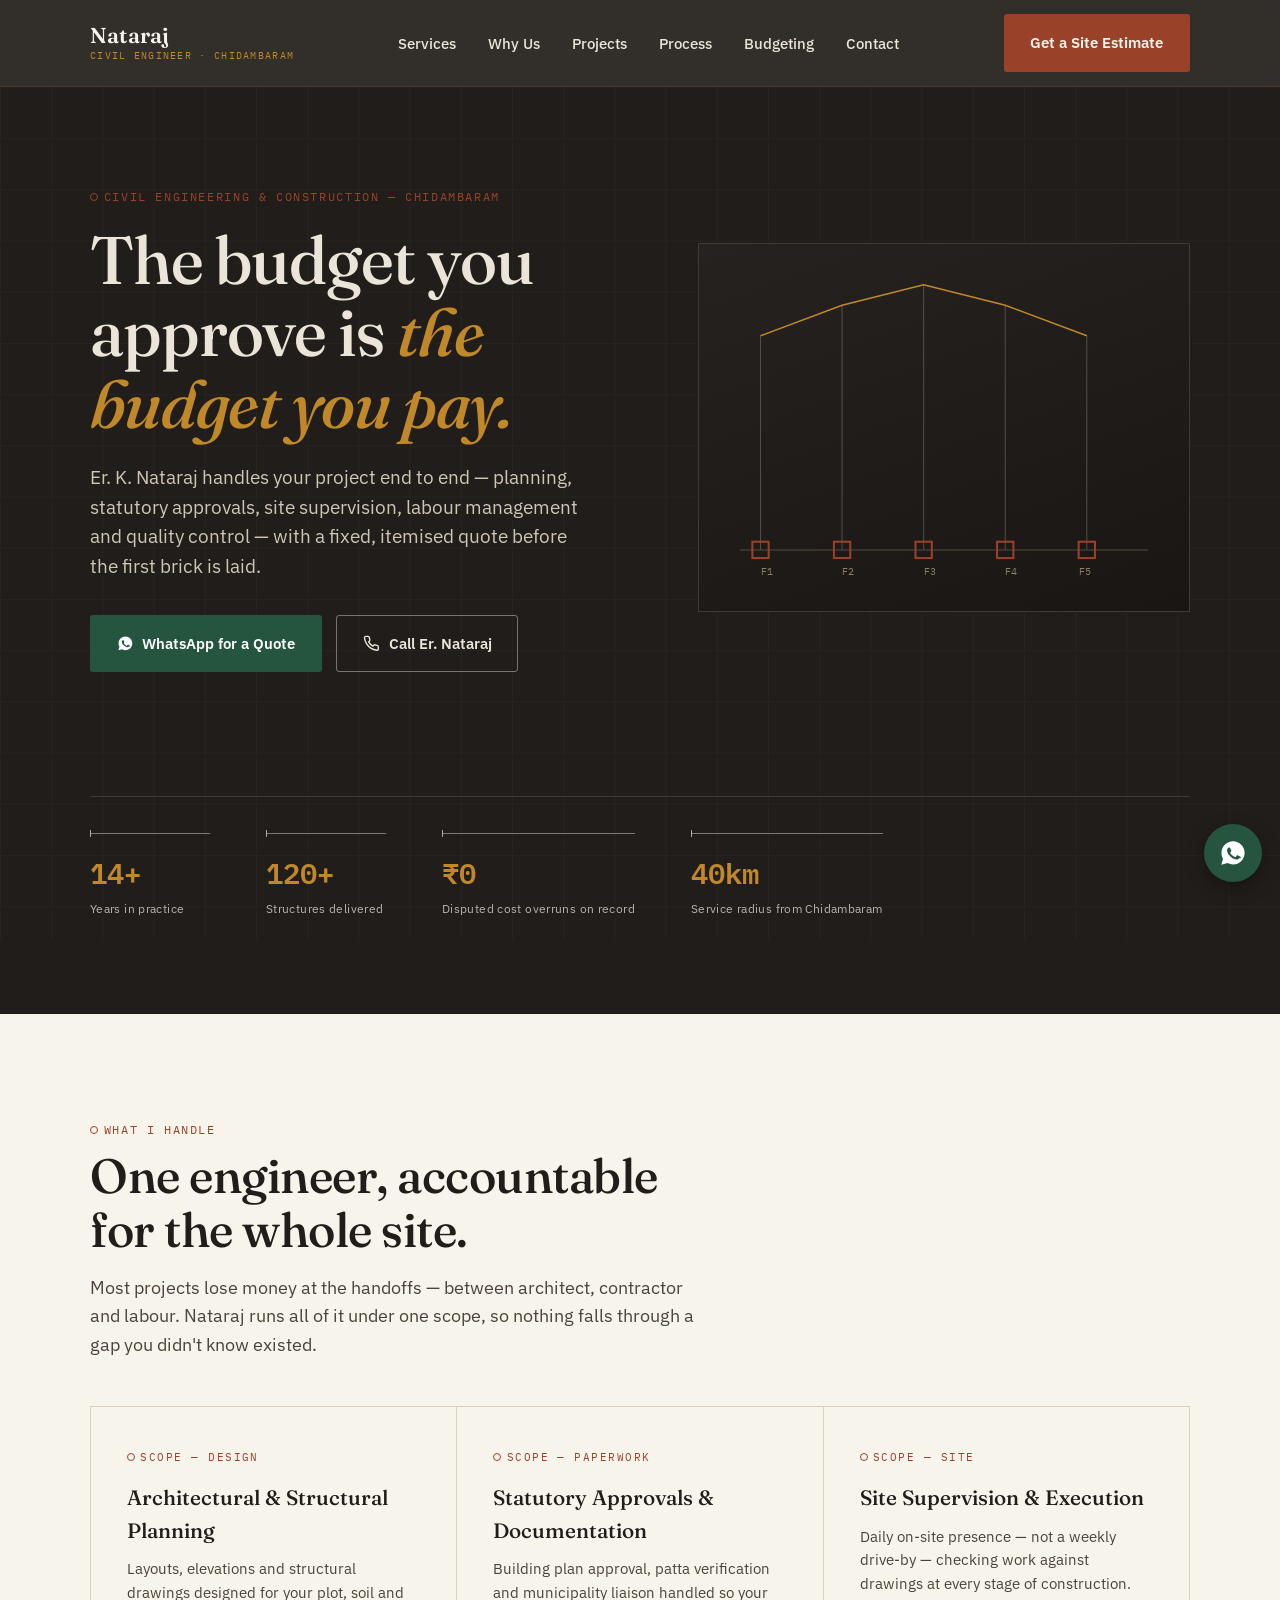
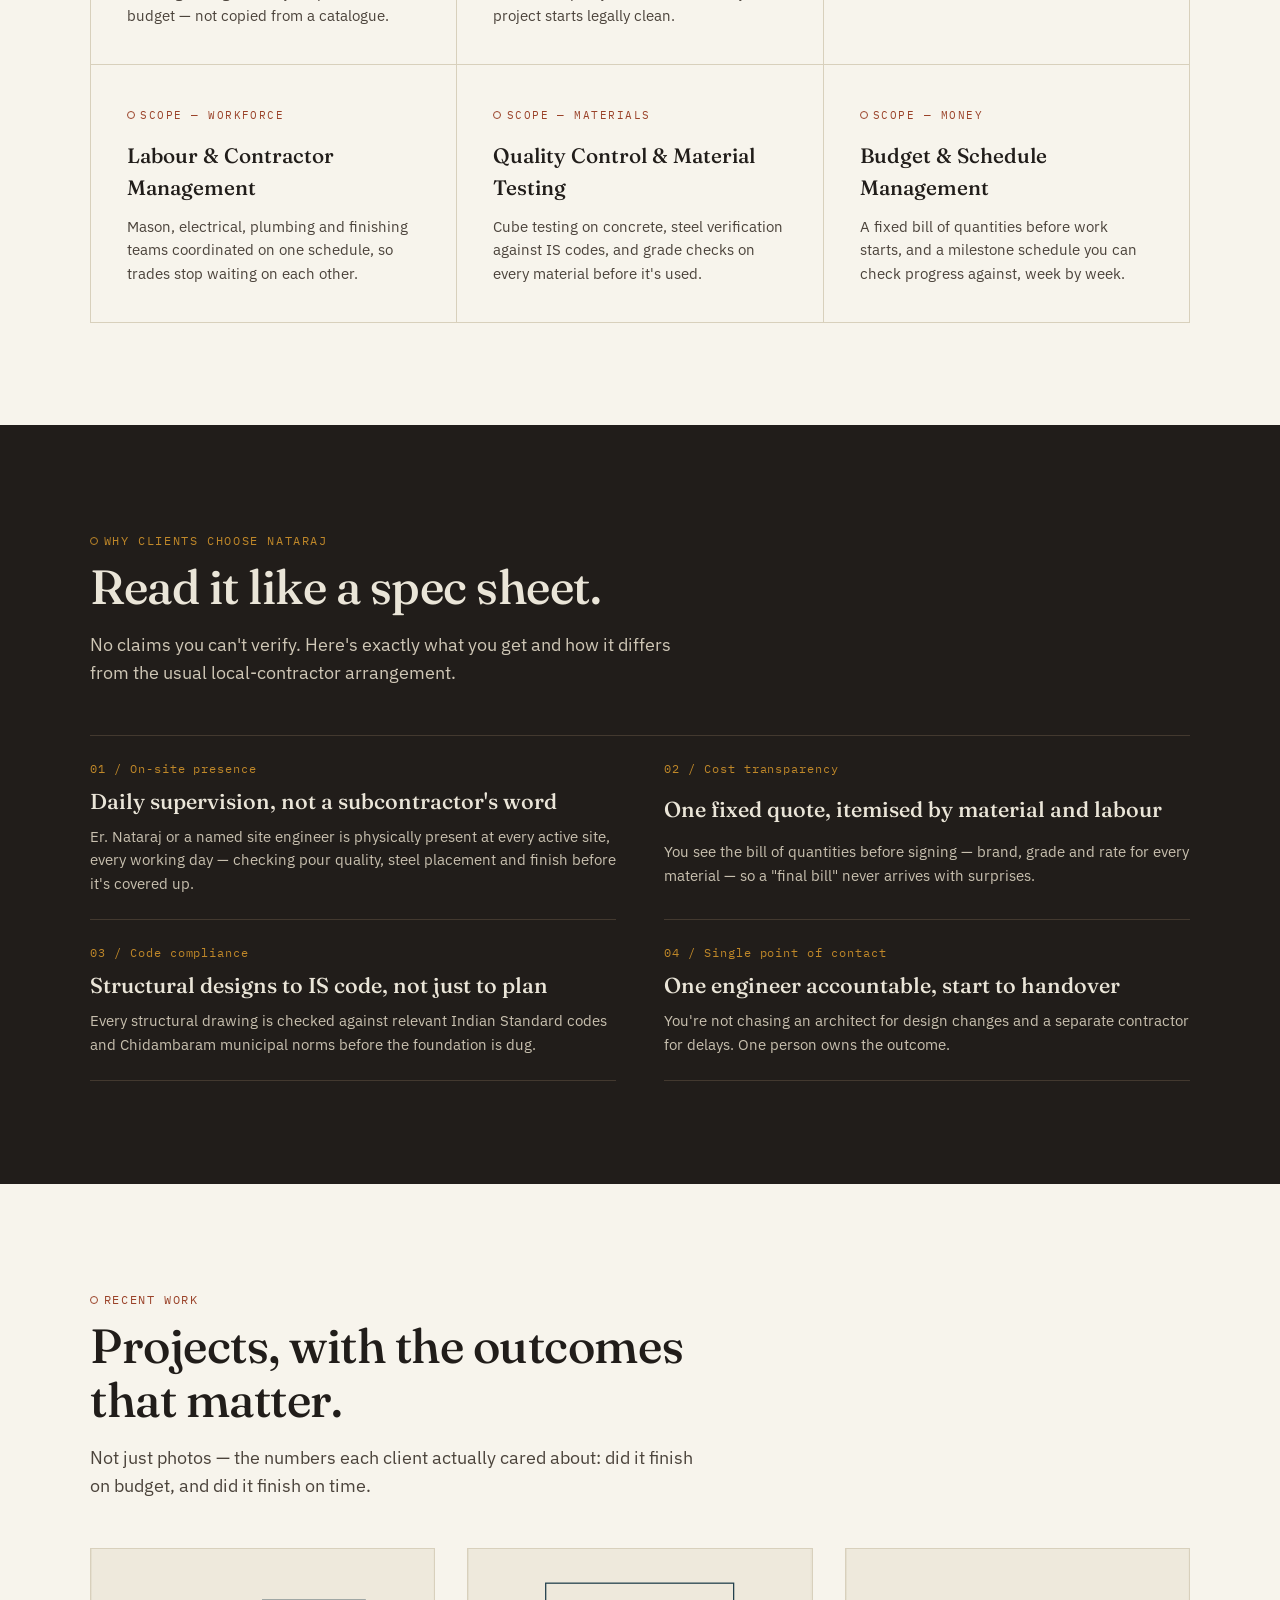
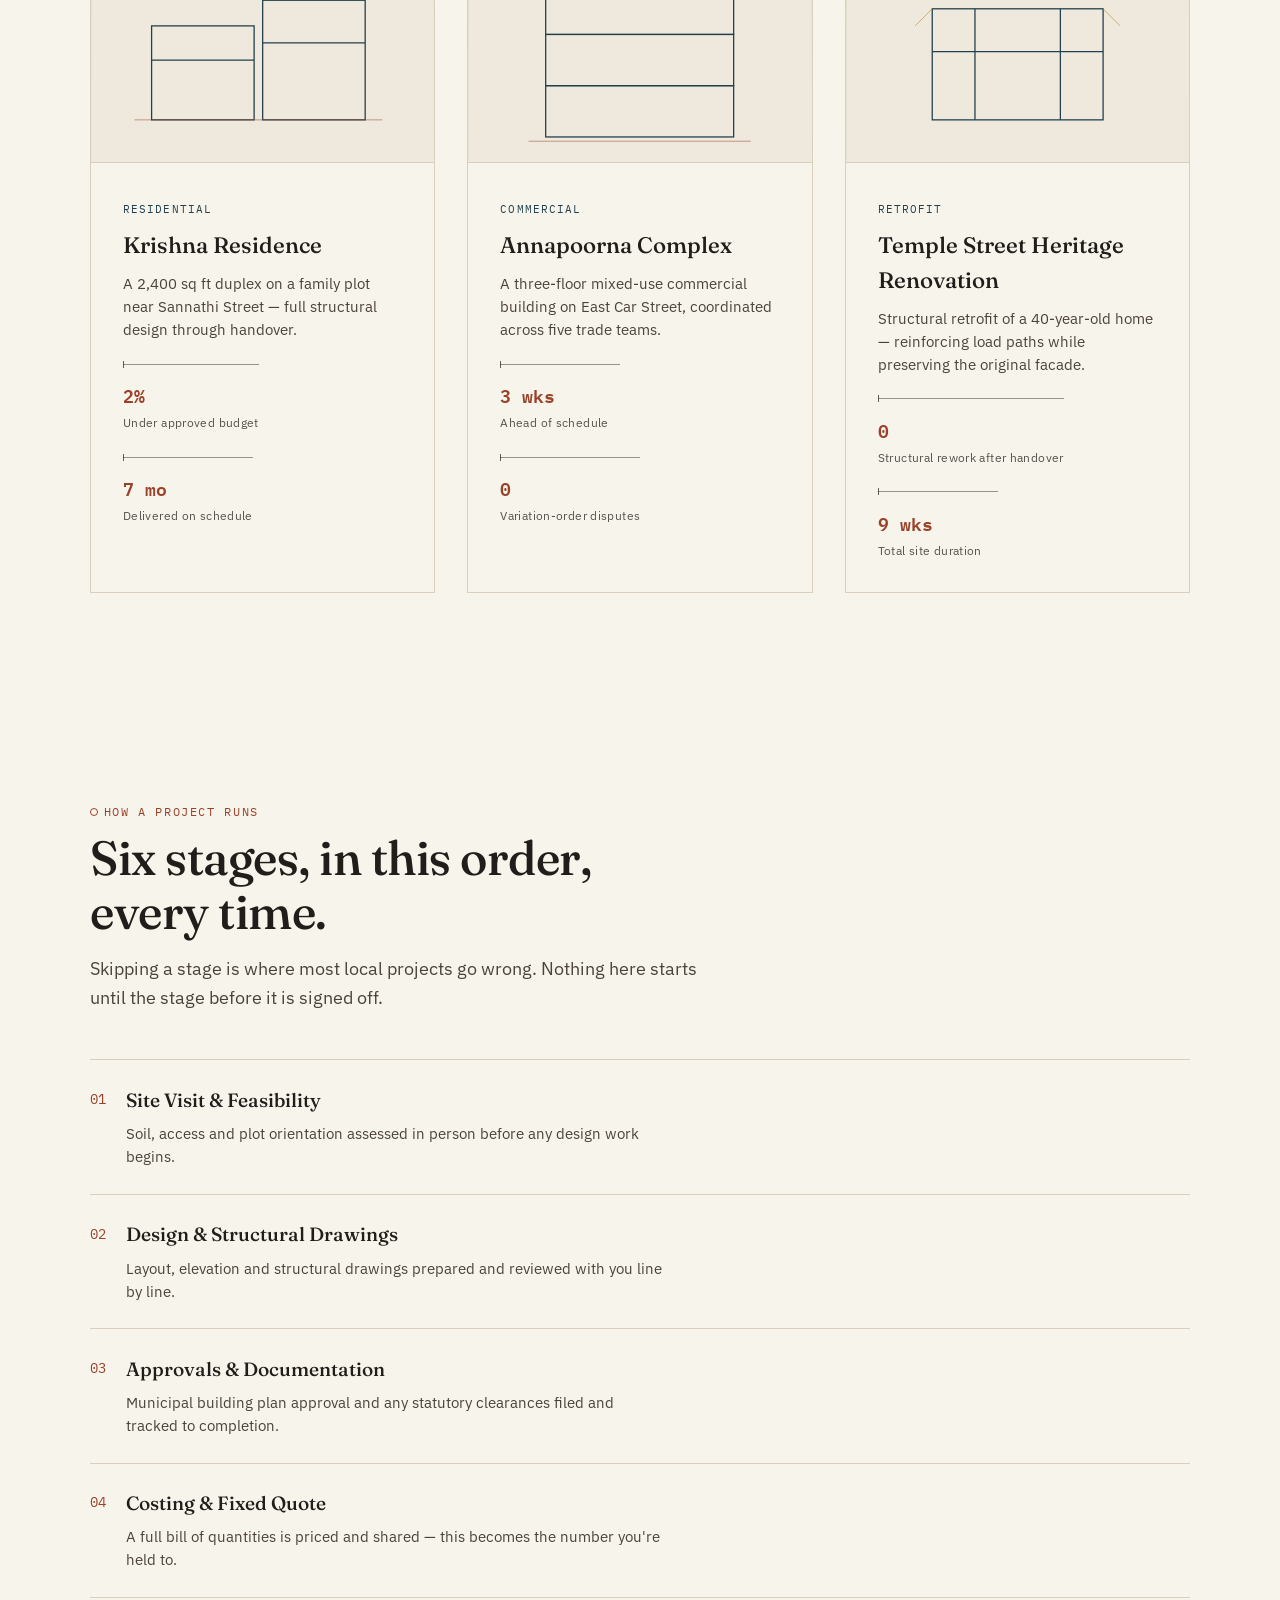
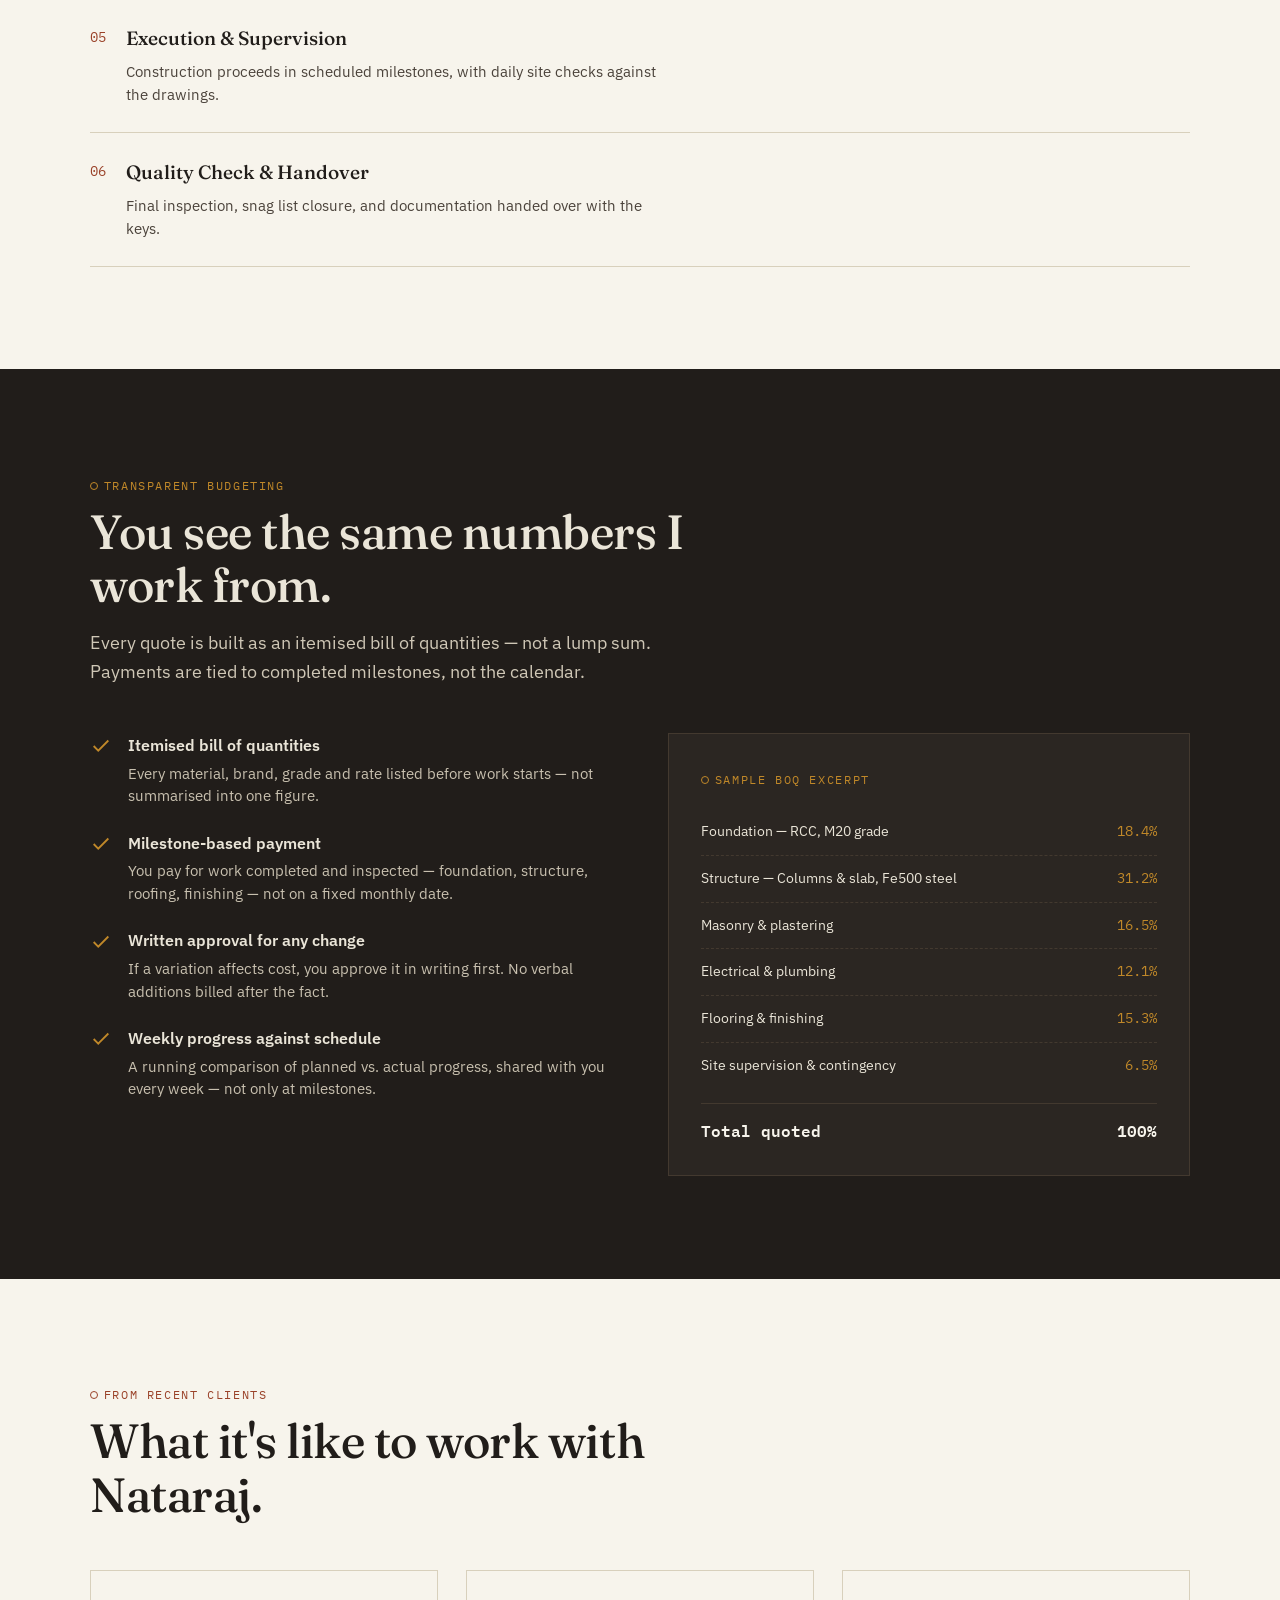
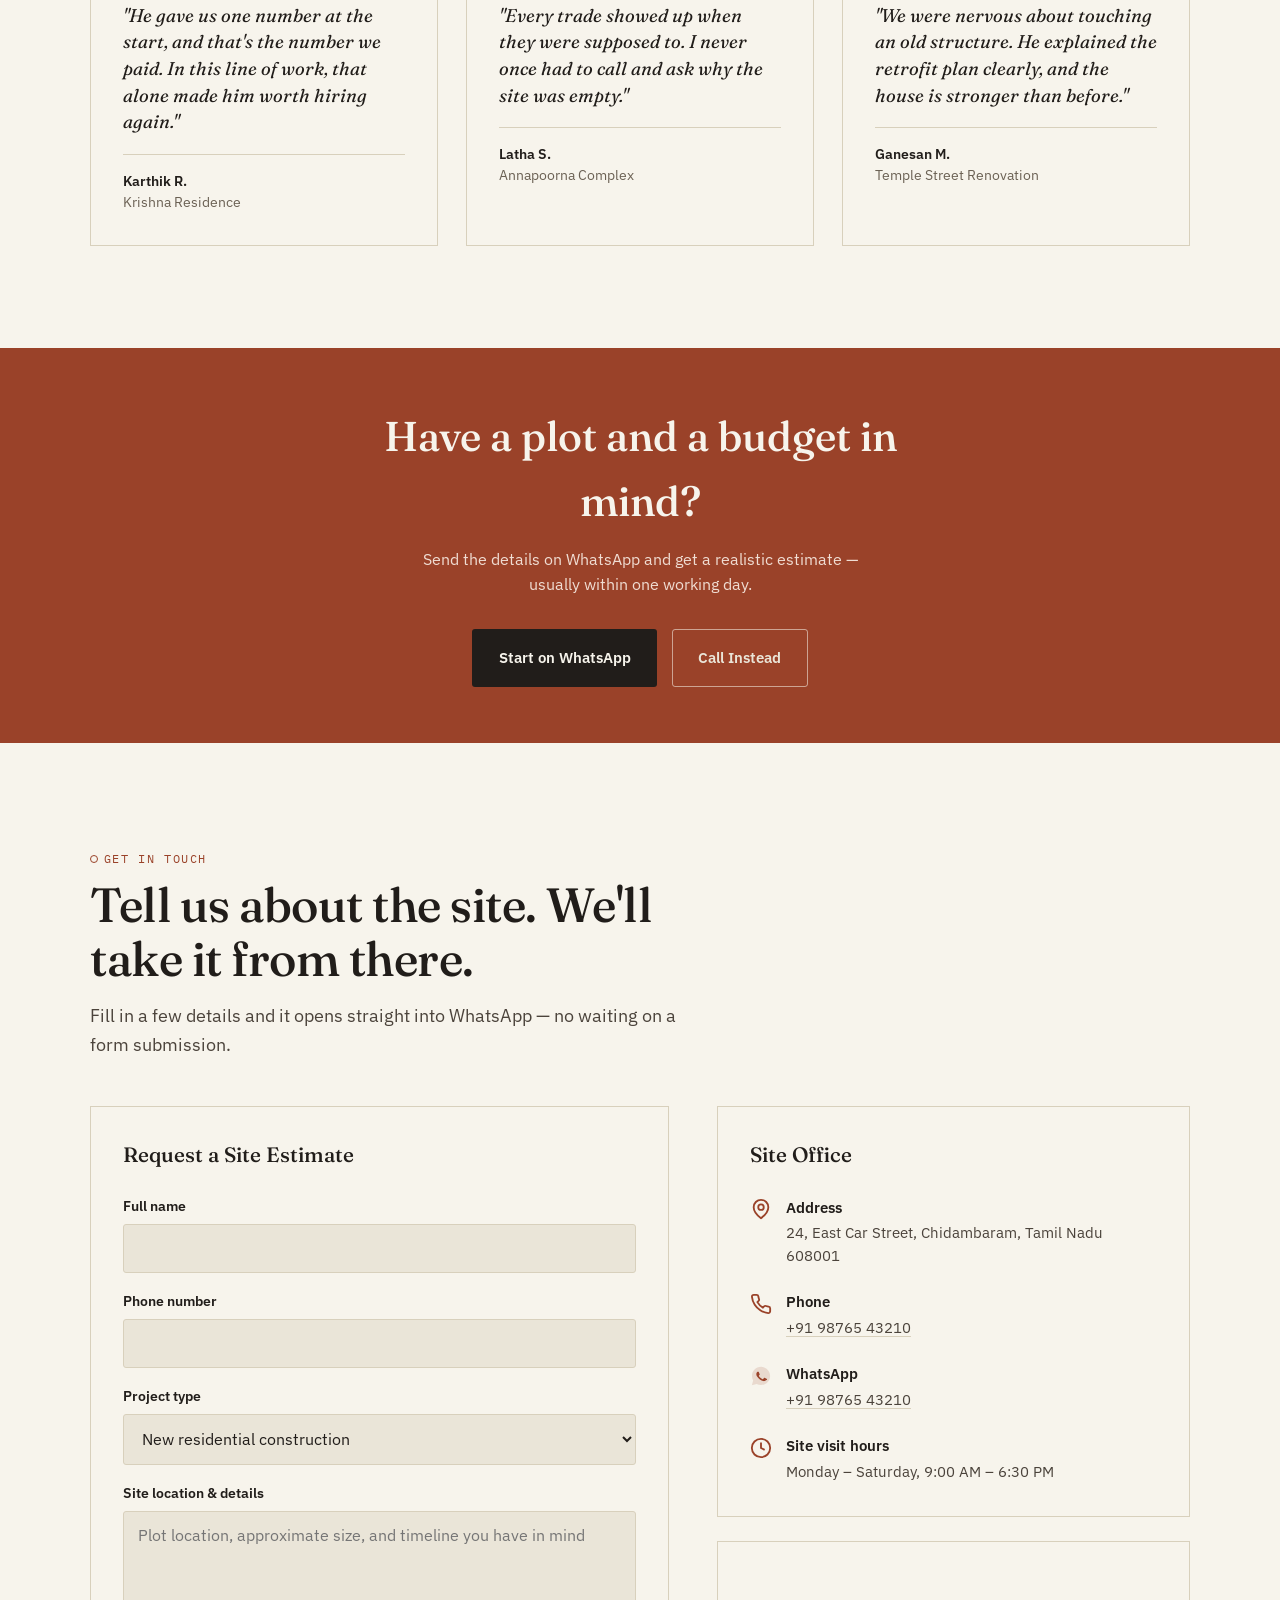
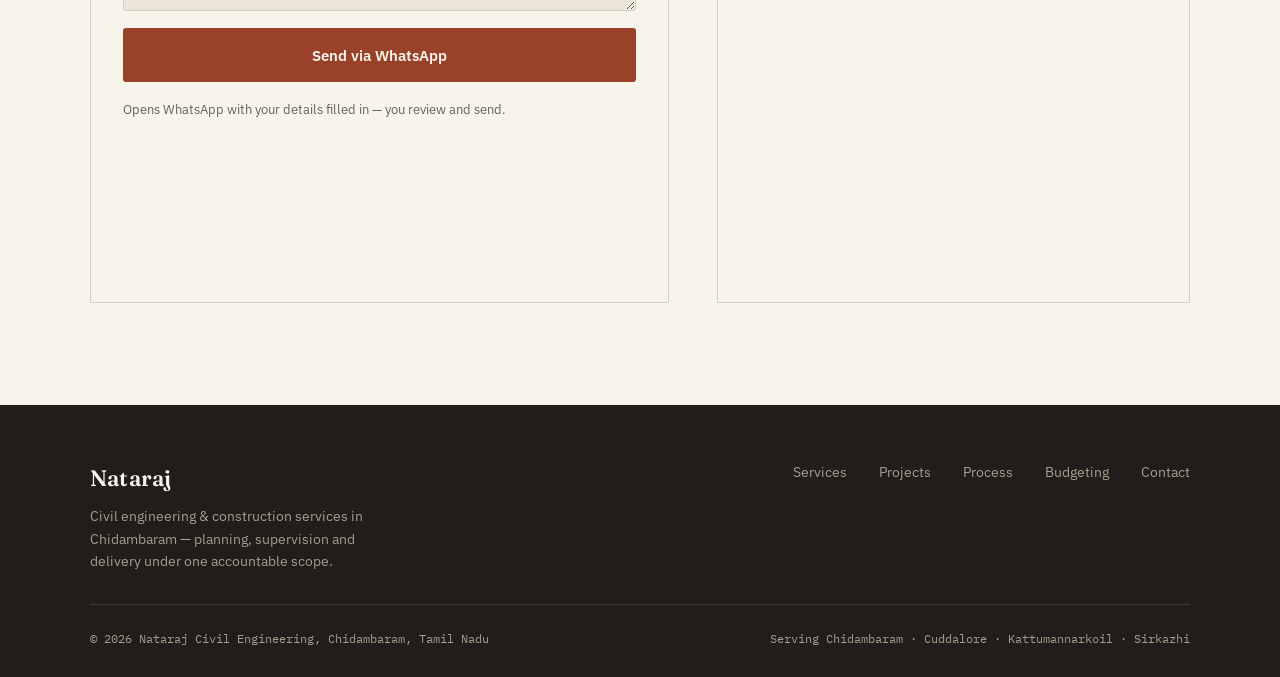
==== index.html @ a83559f6 "name change to index" ====
<!DOCTYPE html>
<html lang="en">
<head>
<meta charset="UTF-8">
<meta name="viewport" content="width=device-width, initial-scale=1.0">
<title>Civil Engineer in Chidambaram | Nataraj — Construction, Planning &amp; Site Supervision</title>
<meta name="description" content="Er. K. Nataraj is a civil engineer in Chidambaram handling end-to-end construction: planning, statutory approvals, site supervision, labour management, quality control and on-budget delivery. Serving Chidambaram, Cuddalore, Kattumannarkoil and Sirkazhi.">
<meta name="keywords" content="civil engineer Chidambaram, construction contractor Chidambaram, building contractor Cuddalore district, site supervision Chidambaram, house construction Chidambaram">
<meta name="robots" content="index, follow">
<link rel="canonical" href="https://www.Natarajcivil.in/">

<!-- Open Graph -->
<meta property="og:type" content="website">
<meta property="og:title" content="Nataraj — Civil Engineer, Chidambaram">
<meta property="og:description" content="End-to-end construction in Chidambaram: planning, supervision, quality control, delivered on budget and on time.">
<meta property="og:locale" content="en_IN">
<meta property="og:url" content="https://www.Natarajcivil.in/">

<!-- Preconnect for fonts -->
<link rel="preconnect" href="https://fonts.googleapis.com">
<link rel="preconnect" href="https://fonts.gstatic.com" crossorigin>
<link href="https://fonts.googleapis.com/css2?family=Fraunces:ital,opsz,wght@0,9..144,400;0,9..144,500;0,9..144,600;1,9..144,500&family=IBM+Plex+Sans:wght@400;500;600;700&family=IBM+Plex+Mono:wght@400;500;600&display=swap" rel="stylesheet">

<!-- Local Business Structured Data -->
<script type="application/ld+json">
{
  "@context": "https://schema.org",
  "@type": "GeneralContractor",
  "name": "Nataraj Civil Engineering",
  "alternateName": "Er. Nataraj, Civil Engineer",
  "description": "End-to-end civil engineering and construction services in Chidambaram: planning, statutory approvals, site supervision, labour management, quality control and budget-accountable delivery.",
  "telephone": "+91-98765-43210",
  "priceRange": "₹₹",
  "address": {
    "@type": "PostalAddress",
    "streetAddress": "24, East Car Street",
    "addressLocality": "Chidambaram",
    "addressRegion": "Tamil Nadu",
    "postalCode": "608001",
    "addressCountry": "IN"
  },
  "geo": {
    "@type": "GeoCoordinates",
    "latitude": 11.3990,
    "longitude": 79.6954
  },
  "areaServed": [
    {"@type": "City", "name": "Chidambaram"},
    {"@type": "City", "name": "Cuddalore"},
    {"@type": "City", "name": "Kattumannarkoil"},
    {"@type": "City", "name": "Sirkazhi"},
    {"@type": "City", "name": "Bhuvanagiri"}
  ],
  "openingHoursSpecification": [{
    "@type": "OpeningHoursSpecification",
    "dayOfWeek": ["Monday","Tuesday","Wednesday","Thursday","Friday","Saturday"],
    "opens": "09:00",
    "closes": "18:30"
  }],
  "sameAs": []
}
</script>

<link rel="stylesheet" href="styles.css">
</head>
<body>

<a href="#main" class="visually-hidden">Skip to main content</a>

<!-- ============ HEADER ============ -->
<header class="site-header">
  <div class="container">
    <a href="#top" class="brand">
      <span class="brand-mark">Nataraj</span>
      <span class="brand-sub">Civil Engineer · Chidambaram</span>
    </a>

    <nav class="nav-desktop" aria-label="Primary">
      <ul>
        <li><a href="#services">Services</a></li>
        <li><a href="#why">Why Us</a></li>
        <li><a href="#projects">Projects</a></li>
        <li><a href="#process">Process</a></li>
        <li><a href="#budgeting">Budgeting</a></li>
        <li><a href="#contact">Contact</a></li>
      </ul>
    </nav>

    <a class="btn btn-primary header-cta" href="https://wa.me/919952661157?text=Hello%2C%20I%27d%20like%20a%20site%20estimate.">
      Get a Site Estimate
    </a>

    <button class="nav-toggle" aria-expanded="false" aria-controls="mobile-nav" id="navToggle">
      <svg id="navIconOpen" viewBox="0 0 24 24" fill="none" stroke="currentColor" stroke-width="2"><path d="M4 7h16M4 12h16M4 17h16"/></svg>
      <svg id="navIconClose" viewBox="0 0 24 24" fill="none" stroke="currentColor" stroke-width="2" style="display:none"><path d="M6 6l12 12M18 6L6 18"/></svg>
      <span class="visually-hidden">Menu</span>
    </button>
  </div>

  <nav class="mobile-nav" id="mobile-nav" aria-label="Mobile">
    <a href="#services">Services</a>
    <a href="#why">Why Us</a>
    <a href="#projects">Projects</a>
    <a href="#process">Process</a>
    <a href="#budgeting">Budgeting</a>
    <a href="#contact">Contact</a>
    <a class="btn btn-primary" href="https://wa.me/919952661157?text=Hello%2C%20I%27d%20like%20a%20site%20estimate.">Get a Site Estimate</a>
  </nav>
</header>

<main id="main">

  <!-- ============ HERO ============ -->
  <section class="hero" id="top">
    <svg class="hero-grid-bg" viewBox="0 0 1200 800" preserveAspectRatio="none" aria-hidden="true">
      <defs>
        <pattern id="grid" width="48" height="48" patternUnits="userSpaceOnUse">
          <path d="M48 0H0V48" fill="none" stroke="#3a332c" stroke-width="1"/>
        </pattern>
      </defs>
      <rect width="1200" height="800" fill="url(#grid)"/>
    </svg>

    <div class="container">
      <div class="hero-copy">
        <span class="eyebrow">Civil Engineering &amp; Construction — Chidambaram</span>
        <h1>The budget you approve is <em>the budget you pay.</em></h1>
        <p class="hero-sub">Er. K. Nataraj handles your project end to end — planning, statutory approvals, site supervision, labour management and quality control — with a fixed, itemised quote before the first brick is laid.</p>
        <div class="hero-actions">
          <a class="btn btn-wa" href="https://wa.me/919952661157?text=Hello%2C%20I%27d%20like%20a%20site%20estimate." target="_blank" rel="noopener">
            <svg viewBox="0 0 24 24" fill="currentColor" aria-hidden="true"><path d="M12.04 2C6.58 2 2.13 6.45 2.13 11.91c0 1.75.46 3.46 1.32 4.96L2 22l5.28-1.39a9.9 9.9 0 0 0 4.76 1.21h.01c5.46 0 9.9-4.45 9.9-9.91C21.95 6.45 17.5 2 12.04 2Zm5.8 14.14c-.24.68-1.4 1.33-1.93 1.4-.5.07-1.06.1-1.7-.11-.4-.13-.9-.29-1.55-.57-2.73-1.18-4.5-3.92-4.64-4.1-.14-.19-1.1-1.47-1.1-2.8 0-1.33.7-1.98.95-2.25.24-.27.53-.34.7-.34.18 0 .35 0 .5.01.16.01.38-.06.6.45.24.56.8 1.94.87 2.08.07.14.12.3.02.49-.1.19-.15.3-.29.46-.15.16-.31.36-.44.48-.15.14-.3.3-.13.6.17.3.75 1.24 1.62 2.01 1.12 1 2.06 1.31 2.36 1.46.3.15.48.13.65-.08.18-.21.76-.89.96-1.2.2-.3.4-.25.68-.15.27.1 1.73.82 2.03.97.3.15.5.22.57.35.07.13.07.75-.17 1.43Z"/></svg>
            WhatsApp for a Quote
          </a>
          <a class="btn btn-ghost-light" href="tel:+919952661157">
            <svg viewBox="0 0 24 24" fill="none" stroke="currentColor" stroke-width="2"><path d="M22 16.92v3a2 2 0 0 1-2.18 2 19.79 19.79 0 0 1-8.63-3.07 19.5 19.5 0 0 1-6-6 19.79 19.79 0 0 1-3.07-8.67A2 2 0 0 1 4.11 2h3a2 2 0 0 1 2 1.72c.127.96.361 1.903.7 2.81a2 2 0 0 1-.45 2.11L8.09 9.91a16 16 0 0 0 6 6l1.27-1.27a2 2 0 0 1 2.11-.45c.907.339 1.85.573 2.81.7A2 2 0 0 1 22 16.92Z"/></svg>
            Call Er. Nataraj
          </a>
        </div>
      </div>

      <div class="hero-visual" role="img" aria-label="Line illustration of a building elevation drawing with structural columns and a foundation grid">
        <svg viewBox="0 0 480 360" width="100%" height="100%" aria-hidden="true">
          <rect x="0" y="0" width="480" height="360" fill="none"/>
          <g stroke="#8a7f6c" stroke-width="1" opacity="0.5">
            <line x1="40" y1="300" x2="440" y2="300"/>
            <line x1="60" y1="300" x2="60" y2="90"/>
            <line x1="140" y1="300" x2="140" y2="60"/>
            <line x1="220" y1="300" x2="220" y2="40"/>
            <line x1="300" y1="300" x2="300" y2="60"/>
            <line x1="380" y1="300" x2="380" y2="90"/>
          </g>
          <g stroke="#C08829" stroke-width="1.5" fill="none">
            <polyline points="60,90 140,60 220,40 300,60 380,90"/>
          </g>
          <g stroke="#9A4229" stroke-width="2" fill="none">
            <rect x="52" y="292" width="16" height="16"/>
            <rect x="132" y="292" width="16" height="16"/>
            <rect x="212" y="292" width="16" height="16"/>
            <rect x="292" y="292" width="16" height="16"/>
            <rect x="372" y="292" width="16" height="16"/>
          </g>
          <text x="60" y="325" fill="#8a7f6c" font-family="IBM Plex Mono, monospace" font-size="10">F1</text>
          <text x="140" y="325" fill="#8a7f6c" font-family="IBM Plex Mono, monospace" font-size="10">F2</text>
          <text x="220" y="325" fill="#8a7f6c" font-family="IBM Plex Mono, monospace" font-size="10">F3</text>
          <text x="300" y="325" fill="#8a7f6c" font-family="IBM Plex Mono, monospace" font-size="10">F4</text>
          <text x="372" y="325" fill="#8a7f6c" font-family="IBM Plex Mono, monospace" font-size="10">F5</text>
        </svg>
      </div>

      <div class="hero-dims">
        <div class="dim-strip">
          <div class="dim">
            <span class="dim-value">14+</span>
            <span class="dim-label">Years in practice</span>
          </div>
          <div class="dim">
            <span class="dim-value">120+</span>
            <span class="dim-label">Structures delivered</span>
          </div>
          <div class="dim">
            <span class="dim-value">₹0</span>
            <span class="dim-label">Disputed cost overruns on record</span>
          </div>
          <div class="dim">
            <span class="dim-value">40km</span>
            <span class="dim-label">Service radius from Chidambaram</span>
          </div>
        </div>
      </div>
    </div>
  </section>

  <!-- ============ SERVICES ============ -->
  <section id="services">
    <div class="container">
      <span class="eyebrow">What I handle</span>
      <h2 class="section-title">One engineer, accountable for the whole site.</h2>
      <p class="section-lead">Most projects lose money at the handoffs — between architect, contractor and labour. Nataraj runs all of it under one scope, so nothing falls through a gap you didn't know existed.</p>

      <div class="services-grid reveal">
        <article class="service-card">
          <span class="eyebrow">Scope — Design</span>
          <h3>Architectural &amp; Structural Planning</h3>
          <p>Layouts, elevations and structural drawings designed for your plot, soil and budget — not copied from a catalogue.</p>
        </article>
        <article class="service-card">
          <span class="eyebrow">Scope — Paperwork</span>
          <h3>Statutory Approvals &amp; Documentation</h3>
          <p>Building plan approval, patta verification and municipality liaison handled so your project starts legally clean.</p>
        </article>
        <article class="service-card">
          <span class="eyebrow">Scope — Site</span>
          <h3>Site Supervision &amp; Execution</h3>
          <p>Daily on-site presence — not a weekly drive-by — checking work against drawings at every stage of construction.</p>
        </article>
        <article class="service-card">
          <span class="eyebrow">Scope — Workforce</span>
          <h3>Labour &amp; Contractor Management</h3>
          <p>Mason, electrical, plumbing and finishing teams coordinated on one schedule, so trades stop waiting on each other.</p>
        </article>
        <article class="service-card">
          <span class="eyebrow">Scope — Materials</span>
          <h3>Quality Control &amp; Material Testing</h3>
          <p>Cube testing on concrete, steel verification against IS codes, and grade checks on every material before it's used.</p>
        </article>
        <article class="service-card">
          <span class="eyebrow">Scope — Money</span>
          <h3>Budget &amp; Schedule Management</h3>
          <p>A fixed bill of quantities before work starts, and a milestone schedule you can check progress against, week by week.</p>
        </article>
      </div>
    </div>
  </section>

  <!-- ============ WHY CHOOSE US ============ -->
  <section id="why" class="on-dark">
    <div class="container">
      <span class="eyebrow">Why clients choose Nataraj</span>
      <h2 class="section-title">Read it like a spec sheet.</h2>
      <p class="section-lead">No claims you can't verify. Here's exactly what you get and how it differs from the usual local-contractor arrangement.</p>

      <div class="spec-sheet reveal">
        <div class="spec-row">
          <span class="spec-index">01 / On-site presence</span>
          <h3>Daily supervision, not a subcontractor's word</h3>
          <p>Er. Nataraj or a named site engineer is physically present at every active site, every working day — checking pour quality, steel placement and finish before it's covered up.</p>
        </div>
        <div class="spec-row">
          <span class="spec-index">02 / Cost transparency</span>
          <h3>One fixed quote, itemised by material and labour</h3>
          <p>You see the bill of quantities before signing — brand, grade and rate for every material — so a "final bill" never arrives with surprises.</p>
        </div>
        <div class="spec-row">
          <span class="spec-index">03 / Code compliance</span>
          <h3>Structural designs to IS code, not just to plan</h3>
          <p>Every structural drawing is checked against relevant Indian Standard codes and Chidambaram municipal norms before the foundation is dug.</p>
        </div>
        <div class="spec-row">
          <span class="spec-index">04 / Single point of contact</span>
          <h3>One engineer accountable, start to handover</h3>
          <p>You're not chasing an architect for design changes and a separate contractor for delays. One person owns the outcome.</p>
        </div>
      </div>
    </div>
  </section>

  <!-- ============ FEATURED PROJECTS ============ -->
  <section id="projects">
    <div class="container">
      <span class="eyebrow">Recent work</span>
      <h2 class="section-title">Projects, with the outcomes that matter.</h2>
      <p class="section-lead">Not just photos — the numbers each client actually cared about: did it finish on budget, and did it finish on time.</p>

      <div class="projects-grid reveal">

        <article class="project-card">
          <div class="project-visual">
            <svg viewBox="0 0 400 250" width="100%" height="100%" aria-hidden="true">
              <rect width="400" height="250" fill="#eee9dc"/>
              <g stroke="#22404D" stroke-width="1.5" fill="none">
                <rect x="70" y="90" width="120" height="110"/>
                <rect x="200" y="60" width="120" height="140"/>
                <line x1="70" y1="130" x2="190" y2="130"/>
                <line x1="200" y1="110" x2="320" y2="110"/>
              </g>
              <g stroke="#9A4229" stroke-width="1" opacity="0.6">
                <line x1="50" y1="200" x2="340" y2="200"/>
              </g>
            </svg>
          </div>
          <div class="project-body">
            <span class="project-tag">Residential</span>
            <h3>Krishna Residence</h3>
            <p class="desc">A 2,400 sq ft duplex on a family plot near Sannathi Street — full structural design through handover.</p>
            <div class="project-outcomes">
              <div class="dim"><span class="dim-value">2%</span><span class="dim-label">Under approved budget</span></div>
              <div class="dim"><span class="dim-value">7 mo</span><span class="dim-label">Delivered on schedule</span></div>
            </div>
          </div>
        </article>

        <article class="project-card">
          <div class="project-visual">
            <svg viewBox="0 0 400 250" width="100%" height="100%" aria-hidden="true">
              <rect width="400" height="250" fill="#eee9dc"/>
              <g stroke="#22404D" stroke-width="1.5" fill="none">
                <rect x="90" y="40" width="220" height="60"/>
                <rect x="90" y="100" width="220" height="60"/>
                <rect x="90" y="160" width="220" height="60"/>
              </g>
              <g stroke="#9A4229" stroke-width="1" opacity="0.6">
                <line x1="70" y1="225" x2="330" y2="225"/>
              </g>
            </svg>
          </div>
          <div class="project-body">
            <span class="project-tag">Commercial</span>
            <h3>Annapoorna Complex</h3>
            <p class="desc">A three-floor mixed-use commercial building on East Car Street, coordinated across five trade teams.</p>
            <div class="project-outcomes">
              <div class="dim"><span class="dim-value">3 wks</span><span class="dim-label">Ahead of schedule</span></div>
              <div class="dim"><span class="dim-value">0</span><span class="dim-label">Variation-order disputes</span></div>
            </div>
          </div>
        </article>

        <article class="project-card">
          <div class="project-visual">
            <svg viewBox="0 0 400 250" width="100%" height="100%" aria-hidden="true">
              <rect width="400" height="250" fill="#eee9dc"/>
              <g stroke="#22404D" stroke-width="1.5" fill="none">
                <rect x="100" y="70" width="200" height="130"/>
                <line x1="100" y1="120" x2="300" y2="120"/>
                <line x1="150" y1="70" x2="150" y2="200"/>
                <line x1="250" y1="70" x2="250" y2="200"/>
              </g>
              <g stroke="#C08829" stroke-width="1" opacity="0.7">
                <line x1="100" y1="70" x2="80" y2="90"/>
                <line x1="300" y1="70" x2="320" y2="90"/>
              </g>
            </svg>
          </div>
          <div class="project-body">
            <span class="project-tag">Retrofit</span>
            <h3>Temple Street Heritage Renovation</h3>
            <p class="desc">Structural retrofit of a 40-year-old home — reinforcing load paths while preserving the original facade.</p>
            <div class="project-outcomes">
              <div class="dim"><span class="dim-value">0</span><span class="dim-label">Structural rework after handover</span></div>
              <div class="dim"><span class="dim-value">9 wks</span><span class="dim-label">Total site duration</span></div>
            </div>
          </div>
        </article>

      </div>
    </div>
  </section>

  <!-- ============ PROCESS ============ -->
  <section id="process">
    <div class="container">
      <span class="eyebrow">How a project runs</span>
      <h2 class="section-title">Six stages, in this order, every time.</h2>
      <p class="section-lead">Skipping a stage is where most local projects go wrong. Nothing here starts until the stage before it is signed off.</p>

      <div class="process-list reveal">
        <div class="process-item">
          <span class="process-num">01</span>
          <div><h3>Site Visit &amp; Feasibility</h3><p>Soil, access and plot orientation assessed in person before any design work begins.</p></div>
        </div>
        <div class="process-item">
          <span class="process-num">02</span>
          <div><h3>Design &amp; Structural Drawings</h3><p>Layout, elevation and structural drawings prepared and reviewed with you line by line.</p></div>
        </div>
        <div class="process-item">
          <span class="process-num">03</span>
          <div><h3>Approvals &amp; Documentation</h3><p>Municipal building plan approval and any statutory clearances filed and tracked to completion.</p></div>
        </div>
        <div class="process-item">
          <span class="process-num">04</span>
          <div><h3>Costing &amp; Fixed Quote</h3><p>A full bill of quantities is priced and shared — this becomes the number you're held to.</p></div>
        </div>
        <div class="process-item">
          <span class="process-num">05</span>
          <div><h3>Execution &amp; Supervision</h3><p>Construction proceeds in scheduled milestones, with daily site checks against the drawings.</p></div>
        </div>
        <div class="process-item">
          <span class="process-num">06</span>
          <div><h3>Quality Check &amp; Handover</h3><p>Final inspection, snag list closure, and documentation handed over with the keys.</p></div>
        </div>
      </div>
    </div>
  </section>

  <!-- ============ TRANSPARENT BUDGETING ============ -->
  <section id="budgeting" class="on-dark">
    <div class="container">
      <span class="eyebrow">Transparent budgeting</span>
      <h2 class="section-title">You see the same numbers I work from.</h2>
      <p class="section-lead">Every quote is built as an itemised bill of quantities — not a lump sum. Payments are tied to completed milestones, not the calendar.</p>

      <div class="ledger reveal">
        <div class="ledger-rules">
          <div class="ledger-rule">
            <svg viewBox="0 0 24 24" fill="none" stroke="currentColor" stroke-width="2"><path d="M20 6L9 17l-5-5"/></svg>
            <div>
              <h4>Itemised bill of quantities</h4>
              <p>Every material, brand, grade and rate listed before work starts — not summarised into one figure.</p>
            </div>
          </div>
          <div class="ledger-rule">
            <svg viewBox="0 0 24 24" fill="none" stroke="currentColor" stroke-width="2"><path d="M20 6L9 17l-5-5"/></svg>
            <div>
              <h4>Milestone-based payment</h4>
              <p>You pay for work completed and inspected — foundation, structure, roofing, finishing — not on a fixed monthly date.</p>
            </div>
          </div>
          <div class="ledger-rule">
            <svg viewBox="0 0 24 24" fill="none" stroke="currentColor" stroke-width="2"><path d="M20 6L9 17l-5-5"/></svg>
            <div>
              <h4>Written approval for any change</h4>
              <p>If a variation affects cost, you approve it in writing first. No verbal additions billed after the fact.</p>
            </div>
          </div>
          <div class="ledger-rule">
            <svg viewBox="0 0 24 24" fill="none" stroke="currentColor" stroke-width="2"><path d="M20 6L9 17l-5-5"/></svg>
            <div>
              <h4>Weekly progress against schedule</h4>
              <p>A running comparison of planned vs. actual progress, shared with you every week — not only at milestones.</p>
            </div>
          </div>
        </div>

        <div class="ledger-visual">
          <span class="eyebrow">Sample BOQ excerpt</span>
          <div class="boq-row"><span>Foundation — RCC, M20 grade</span><span>18.4%</span></div>
          <div class="boq-row"><span>Structure — Columns &amp; slab, Fe500 steel</span><span>31.2%</span></div>
          <div class="boq-row"><span>Masonry &amp; plastering</span><span>16.5%</span></div>
          <div class="boq-row"><span>Electrical &amp; plumbing</span><span>12.1%</span></div>
          <div class="boq-row"><span>Flooring &amp; finishing</span><span>15.3%</span></div>
          <div class="boq-row"><span>Site supervision &amp; contingency</span><span>6.5%</span></div>
          <div class="boq-total"><span>Total quoted</span><span>100%</span></div>
        </div>
      </div>
    </div>
  </section>

  <!-- ============ TESTIMONIALS ============ -->
  <section id="testimonials">
    <div class="container">
      <span class="eyebrow">From recent clients</span>
      <h2 class="section-title">What it's like to work with Nataraj.</h2>

      <div class="testi-grid reveal">
        <article class="testi-card">
          <p class="testi-quote">"He gave us one number at the start, and that's the number we paid. In this line of work, that alone made him worth hiring again."</p>
          <div class="testi-who"><span><strong>Karthik R.</strong><br>Krishna Residence</span></div>
        </article>
        <article class="testi-card">
          <p class="testi-quote">"Every trade showed up when they were supposed to. I never once had to call and ask why the site was empty."</p>
          <div class="testi-who"><span><strong>Latha S.</strong><br>Annapoorna Complex</span></div>
        </article>
        <article class="testi-card">
          <p class="testi-quote">"We were nervous about touching an old structure. He explained the retrofit plan clearly, and the house is stronger than before."</p>
          <div class="testi-who"><span><strong>Ganesan M.</strong><br>Temple Street Renovation</span></div>
        </article>
      </div>
    </div>
  </section>

  <!-- ============ CTA BAND ============ -->
  <section class="cta-band tight">
    <div class="container">
      <h2>Have a plot and a budget in mind?</h2>
      <p>Send the details on WhatsApp and get a realistic estimate — usually within one working day.</p>
      <div class="hero-actions">
        <a class="btn btn-primary" href="https://wa.me/919952661157?text=Hello%2C%20I%27d%20like%20a%20site%20estimate." target="_blank" rel="noopener">Start on WhatsApp</a>
        <a class="btn btn-ghost-light" href="tel:+919952661157">Call Instead</a>
      </div>
    </div>
  </section>

  <!-- ============ CONTACT ============ -->
  <section id="contact">
    <div class="container">
      <span class="eyebrow">Get in touch</span>
      <h2 class="section-title">Tell us about the site. We'll take it from there.</h2>
      <p class="section-lead">Fill in a few details and it opens straight into WhatsApp — no waiting on a form submission.</p>

      <div class="contact-grid reveal">

        <div class="contact-card">
          <h3 style="font-family:var(--display); font-weight:500; font-size:1.3rem;">Request a Site Estimate</h3>
          <form class="quote-form" id="quoteForm">
            <div class="field">
              <label for="name">Full name</label>
              <input type="text" id="name" name="name" required autocomplete="name">
            </div>
            <div class="field">
              <label for="phone">Phone number</label>
              <input type="tel" id="phone" name="phone" required autocomplete="tel" inputmode="tel">
            </div>
            <div class="field">
              <label for="type">Project type</label>
              <select id="type" name="type">
                <option>New residential construction</option>
                <option>Commercial construction</option>
                <option>Renovation / retrofit</option>
                <option>Structural consultation only</option>
                <option>Other</option>
              </select>
            </div>
            <div class="field">
              <label for="message">Site location &amp; details</label>
              <textarea id="message" name="message" placeholder="Plot location, approximate size, and timeline you have in mind"></textarea>
            </div>
            <button type="submit" class="btn btn-primary">Send via WhatsApp</button>
            <p class="form-note">Opens WhatsApp with your details filled in — you review and send.</p>
          </form>
        </div>

        <div>
          <div class="contact-card">
            <h3 style="font-family:var(--display); font-weight:500; font-size:1.3rem;">Site Office</h3>
            <div class="contact-info-list">
              <div class="contact-info-item">
                <svg viewBox="0 0 24 24" fill="none" stroke="currentColor" stroke-width="2"><path d="M20 10c0 6-8 12-8 12s-8-6-8-12a8 8 0 0 1 16 0Z"/><circle cx="12" cy="10" r="3"/></svg>
                <div>
                  <h4>Address</h4>
                  <address>24, East Car Street, Chidambaram, Tamil Nadu 608001</address>
                </div>
              </div>
              <div class="contact-info-item">
                <svg viewBox="0 0 24 24" fill="none" stroke="currentColor" stroke-width="2"><path d="M22 16.92v3a2 2 0 0 1-2.18 2 19.79 19.79 0 0 1-8.63-3.07 19.5 19.5 0 0 1-6-6 19.79 19.79 0 0 1-3.07-8.67A2 2 0 0 1 4.11 2h3a2 2 0 0 1 2 1.72c.127.96.361 1.903.7 2.81a2 2 0 0 1-.45 2.11L8.09 9.91a16 16 0 0 0 6 6l1.27-1.27a2 2 0 0 1 2.11-.45c.907.339 1.85.573 2.81.7A2 2 0 0 1 22 16.92Z"/></svg>
                <div>
                  <h4>Phone</h4>
                  <p><a href="tel:+919952661157">+91 98765 43210</a></p>
                </div>
              </div>
              <div class="contact-info-item">
                <svg viewBox="0 0 24 24" fill="currentColor"><path d="M12.04 2C6.58 2 2.13 6.45 2.13 11.91c0 1.75.46 3.46 1.32 4.96L2 22l5.28-1.39a9.9 9.9 0 0 0 4.76 1.21h.01c5.46 0 9.9-4.45 9.9-9.91C21.95 6.45 17.5 2 12.04 2Z" opacity=".15"/><path d="M17.84 16.14c-.24.68-1.4 1.33-1.93 1.4-.5.07-1.06.1-1.7-.11-.4-.13-.9-.29-1.55-.57-2.73-1.18-4.5-3.92-4.64-4.1-.14-.19-1.1-1.47-1.1-2.8 0-1.33.7-1.98.95-2.25.24-.27.53-.34.7-.34.18 0 .35 0 .5.01.16.01.38-.06.6.45.24.56.8 1.94.87 2.08.07.14.12.3.02.49-.1.19-.15.3-.29.46-.15.16-.31.36-.44.48-.15.14-.3.3-.13.6.17.3.75 1.24 1.62 2.01 1.12 1 2.06 1.31 2.36 1.46.3.15.48.13.65-.08.18-.21.76-.89.96-1.2.2-.3.4-.25.68-.15.27.1 1.73.82 2.03.97.3.15.5.22.57.35.07.13.07.75-.17 1.43Z"/></svg>
                <div>
                  <h4>WhatsApp</h4>
                  <p><a href="https://wa.me/919952661157" target="_blank" rel="noopener">+91 98765 43210</a></p>
                </div>
              </div>
              <div class="contact-info-item">
                <svg viewBox="0 0 24 24" fill="none" stroke="currentColor" stroke-width="2"><circle cx="12" cy="12" r="10"/><path d="M12 6v6l4 2"/></svg>
                <div>
                  <h4>Site visit hours</h4>
                  <p>Monday – Saturday, 9:00 AM – 6:30 PM</p>
                </div>
              </div>
            </div>
          </div>

          <div class="map-wrap" style="margin-top:1.5rem;">
            <iframe
              src="https://www.google.com/maps?q=Chidambaram,Tamil+Nadu+608001&output=embed"
              title="Map showing Chidambaram, Tamil Nadu"
              loading="lazy"
              referrerpolicy="no-referrer-when-downgrade">
            </iframe>
          </div>
        </div>

      </div>
    </div>
  </section>

</main>

<!-- ============ FOOTER ============ -->
<footer>
  <div class="container">
    <div class="footer-top">
      <div class="footer-brand">
        <span class="brand-mark" style="color:var(--paper); font-family:var(--display); font-size:1.4rem;">Nataraj</span>
        <p style="margin-top:.6rem; max-width:38ch; font-size:.9rem;">Civil engineering &amp; construction services in Chidambaram — planning, supervision and delivery under one accountable scope.</p>
      </div>
      <nav class="footer-links" aria-label="Footer">
        <a href="#services">Services</a>
        <a href="#projects">Projects</a>
        <a href="#process">Process</a>
        <a href="#budgeting">Budgeting</a>
        <a href="#contact">Contact</a>
      </nav>
    </div>
    <div class="footer-bottom">
      <span>© <span id="year"></span> Nataraj Civil Engineering, Chidambaram, Tamil Nadu</span>
      <span>Serving Chidambaram · Cuddalore · Kattumannarkoil · Sirkazhi</span>
    </div>
  </div>
</footer>

<a class="wa-float" href="https://wa.me/919952661157?text=Hello%2C%20I%27d%20like%20a%20site%20estimate." target="_blank" rel="noopener" aria-label="Chat on WhatsApp">
  <svg viewBox="0 0 24 24" fill="currentColor" aria-hidden="true"><path d="M12.04 2C6.58 2 2.13 6.45 2.13 11.91c0 1.75.46 3.46 1.32 4.96L2 22l5.28-1.39a9.9 9.9 0 0 0 4.76 1.21h.01c5.46 0 9.9-4.45 9.9-9.91C21.95 6.45 17.5 2 12.04 2Zm5.8 14.14c-.24.68-1.4 1.33-1.93 1.4-.5.07-1.06.1-1.7-.11-.4-.13-.9-.29-1.55-.57-2.73-1.18-4.5-3.92-4.64-4.1-.14-.19-1.1-1.47-1.1-2.8 0-1.33.7-1.98.95-2.25.24-.27.53-.34.7-.34.18 0 .35 0 .5.01.16.01.38-.06.6.45.24.56.8 1.94.87 2.08.07.14.12.3.02.49-.1.19-.15.3-.29.46-.15.16-.31.36-.44.48-.15.14-.3.3-.13.6.17.3.75 1.24 1.62 2.01 1.12 1 2.06 1.31 2.36 1.46.3.15.48.13.65-.08.18-.21.76-.89.96-1.2.2-.3.4-.25.68-.15.27.1 1.73.82 2.03.97.3.15.5.22.57.35.07.13.07.75-.17 1.43Z"/></svg>
</a>

<script src="script.js" defer></script>

</body>
</html>
---- styles.css ----
/* ============ TOKENS ============ */
  :root{
    --stone:#EAE5D8;
    --paper:#F7F4EC;
    --charcoal:#211D1A;
    --charcoal-soft:#2B2622;
    --oxide:#9A4229;
    --oxide-dark:#7E3620;
    --ochre:#C08829;
    --ink:#22404D;
    --line:#D8D0BC;
    --line-dark:#43392f;

    --display: "Fraunces", ui-serif, Georgia, serif;
    --body: "IBM Plex Sans", ui-sans-serif, system-ui, sans-serif;
    --mono: "IBM Plex Mono", ui-monospace, SFMono-Regular, monospace;

    --container: 1180px;
    --gap: clamp(1.25rem, 3vw, 2.5rem);
    --radius: 3px;
  }

  *,*::before,*::after{ box-sizing:border-box; }
  html{ scroll-behavior:smooth; }
  @media (prefers-reduced-motion: reduce){
    html{ scroll-behavior:auto; }
    *,*::before,*::after{ animation-duration:0.001ms !important; animation-iteration-count:1 !important; transition-duration:0.001ms !important; scroll-behavior:auto !important; }
  }

  body{
    margin:0;
    font-family:var(--body);
    color:var(--charcoal);
    background:var(--paper);
    line-height:1.55;
    -webkit-font-smoothing:antialiased;
    font-size:16px;
  }

  img,svg{ max-width:100%; display:block; }
  a{ color:inherit; }
  ul{ margin:0; padding:0; list-style:none; }
  h1,h2,h3,h4,p{ margin:0; }
  button{ font-family:inherit; }

  a:focus-visible,
  button:focus-visible,
  input:focus-visible,
  textarea:focus-visible,
  select:focus-visible{
    outline:2px solid var(--ochre);
    outline-offset:3px;
  }

  .container{
    width:100%;
    max-width:var(--container);
    margin-inline:auto;
    padding-inline:clamp(1.25rem, 4vw, 2.5rem);
  }

  .eyebrow{
    display:inline-flex;
    align-items:center;
    gap:.5em;
    font-family:var(--mono);
    font-size:.72rem;
    letter-spacing:.14em;
    text-transform:uppercase;
    color:var(--oxide);
  }
  .eyebrow::before{
    content:"";
    width:8px; height:8px;
    border:1.5px solid currentColor;
    border-radius:50%;
    flex-shrink:0;
  }
  section.on-dark .eyebrow{ color:var(--ochre); }

  h2.section-title{
    font-family:var(--display);
    font-weight:500;
    font-size:clamp(1.9rem, 4vw, 3rem);
    line-height:1.12;
    letter-spacing:-.01em;
    margin-top:.5rem;
    max-width:20ch;
  }
  .section-lead{
    font-size:clamp(1rem, 1.6vw, 1.15rem);
    max-width:56ch;
    margin-top:1rem;
    color:#4b433b;
  }
  section.on-dark .section-lead{ color:#cfc7b6; }

  section{ padding-block: clamp(3.5rem, 8vw, 6.5rem); }
  section.on-dark{ background:var(--charcoal); color:var(--stone); }
  section.tight{ padding-block: clamp(2rem,5vw,3.5rem); }

  .btn{
    display:inline-flex;
    align-items:center;
    justify-content:center;
    gap:.6em;
    font-family:var(--body);
    font-weight:600;
    font-size:.95rem;
    padding:1rem 1.6rem;
    min-height:52px;
    border-radius:var(--radius);
    border:1.5px solid transparent;
    text-decoration:none;
    cursor:pointer;
    transition:transform .15s ease, background-color .15s ease, border-color .15s ease, color .15s ease;
    white-space:nowrap;
  }
  .btn:active{ transform:scale(.97); }
  .btn-primary{ background:var(--oxide); color:var(--paper); }
  .btn-primary:hover{ background:var(--oxide-dark); }
  .btn-ghost-light{ border-color:rgba(247,244,236,.4); color:var(--stone); }
  .btn-ghost-light:hover{ border-color:var(--stone); background:rgba(247,244,236,.08); }
  .btn-ghost-dark{ border-color:var(--charcoal); color:var(--charcoal); }
  .btn-ghost-dark:hover{ background:var(--charcoal); color:var(--paper); }
  .btn-wa{ background:#25543f; color:#fff; }
  .btn-wa:hover{ background:#1c4230; }
  .btn svg{ width:1.1em; height:1.1em; flex-shrink:0; }

  /* ============ DIMENSION LINE — signature component ============ */
  .dim-strip{
    display:flex;
    flex-wrap:wrap;
    gap:clamp(1.75rem, 5vw, 3.5rem);
  }
  .dim{
    position:relative;
    padding-top:1.1rem;
    min-width:120px;
  }
  .dim::before{
    content:"";
    position:absolute;
    top:0; left:0; right:0;
    height:1px;
    background:currentColor;
    opacity:.45;
  }
  .dim::after{
    content:"";
    position:absolute;
    top:-3px; left:0;
    width:1px; height:7px;
    background:currentColor;
    opacity:.7;
    box-shadow: calc(100% - 1px) 0 0 currentColor;
  }
  .dim-value{
    font-family:var(--mono);
    font-weight:600;
    font-size:clamp(1.3rem, 2.4vw, 1.8rem);
    color:var(--ochre);
  }
  .dim-label{
    display:block;
    font-size:.78rem;
    letter-spacing:.03em;
    color:inherit;
    opacity:.75;
    margin-top:.2rem;
  }

  /* ============ HEADER ============ */
  .site-header{
    position:sticky;
    top:0;
    z-index:50;
    background:rgba(33,29,26,.92);
    backdrop-filter:blur(8px);
    border-bottom:1px solid var(--line-dark);
  }
  .site-header .container{
    display:flex;
    align-items:center;
    justify-content:space-between;
    padding-block:.9rem;
  }
  .brand{
    display:flex;
    flex-direction:column;
    text-decoration:none;
    color:var(--paper);
    line-height:1.1;
  }
  .brand-mark{
    font-family:var(--display);
    font-weight:600;
    font-size:1.35rem;
    letter-spacing:.01em;
  }
  .brand-sub{
    font-family:var(--mono);
    font-size:.62rem;
    letter-spacing:.13em;
    text-transform:uppercase;
    color:var(--ochre);
    margin-top:.2rem;
  }
  .nav-desktop{ display:none; }
  .nav-desktop ul{ display:flex; gap:2rem; }
  .nav-desktop a{
    text-decoration:none;
    color:var(--stone);
    font-size:.92rem;
    font-weight:500;
    position:relative;
    padding-block:.25rem;
  }
  .nav-desktop a::after{
    content:"";
    position:absolute; left:0; bottom:0;
    width:0; height:1.5px;
    background:var(--ochre);
    transition:width .2s ease;
  }
  .nav-desktop a:hover::after,
  .nav-desktop a.active::after{ width:100%; }

  .header-cta{ display:none; }

  .nav-toggle{
    background:none;
    border:1.5px solid var(--line-dark);
    color:var(--stone);
    width:44px; height:44px;
    border-radius:var(--radius);
    display:flex; align-items:center; justify-content:center;
  }

  .mobile-nav{
    display:none;
    flex-direction:column;
    background:var(--charcoal-soft);
    border-bottom:1px solid var(--line-dark);
  }
  .mobile-nav.open{ display:flex; }
  .mobile-nav a{
    text-decoration:none;
    color:var(--stone);
    padding:1rem clamp(1.25rem,4vw,2.5rem);
    border-top:1px solid var(--line-dark);
    font-size:1rem;
    min-height:44px;
    display:flex;
    align-items:center;
  }
  .mobile-nav .btn{ margin:1rem clamp(1.25rem,4vw,2.5rem) 1.25rem; }

  /* ============ HERO ============ */
  .hero{
    position:relative;
    background:var(--charcoal);
    color:var(--stone);
    overflow:hidden;
    padding-block: clamp(3rem,9vw,6rem);
  }
  .hero-grid-bg{
    position:absolute; inset:0;
    opacity:.5;
    pointer-events:none;
  }
  .hero .container{
    position:relative;
    display:grid;
    gap:clamp(2.5rem,6vw,4rem);
  }
  .hero-copy .eyebrow{ margin-bottom:1.1rem; }
  .hero h1{
    font-family:var(--display);
    font-weight:500;
    font-size:clamp(2.3rem, 6.2vw, 4.2rem);
    line-height:1.07;
    letter-spacing:-.015em;
    max-width:15ch;
  }
  .hero h1 em{
    font-style:italic;
    color:var(--ochre);
  }
  .hero-sub{
    margin-top:1.4rem;
    font-size:clamp(1.02rem, 1.8vw, 1.2rem);
    color:#cfc7b6;
    max-width:46ch;
  }
  .hero-actions{
    display:flex;
    flex-wrap:wrap;
    gap:.9rem;
    margin-top:2.1rem;
  }
  .hero-visual{
    position:relative;
    aspect-ratio: 4/3;
    border:1px solid var(--line-dark);
    background:linear-gradient(160deg, #262220, #1a1613);
  }
  .hero-dims{
    margin-top:clamp(2.5rem,6vw,3.75rem);
    padding-top:clamp(1.75rem,4vw,2.25rem);
    border-top:1px solid var(--line-dark);
    color:var(--stone);
  }

  /* ============ SERVICES ============ */
  .services-grid{
    margin-top:clamp(2.25rem,5vw,3rem);
    display:grid;
    gap:1px;
    background:var(--line);
    border:1px solid var(--line);
  }
  .service-card{
    background:var(--paper);
    padding:clamp(1.6rem,3vw,2.25rem);
  }
  .service-card .eyebrow{ font-size:.66rem; }
  .service-card h3{
    font-family:var(--display);
    font-weight:500;
    font-size:1.3rem;
    margin-top:.9rem;
  }
  .service-card p{
    margin-top:.65rem;
    font-size:.95rem;
    color:#4b433b;
  }

  /* ============ WHY CHOOSE (spec sheet) ============ */
  .spec-sheet{
    margin-top:clamp(2.25rem,5vw,3rem);
    border-top:1px solid var(--line-dark);
  }
  .spec-row{
    display:grid;
    gap:.4rem;
    padding-block:1.5rem;
    border-bottom:1px solid var(--line-dark);
  }
  .spec-row .spec-index{
    font-family:var(--mono);
    font-size:.75rem;
    color:var(--ochre);
    letter-spacing:.08em;
  }
  .spec-row h3{
    font-family:var(--display);
    font-weight:500;
    font-size:1.35rem;
    color:var(--stone);
  }
  .spec-row p{
    color:#c8c0af;
    font-size:.95rem;
    max-width:60ch;
  }

  /* ============ PROJECTS ============ */
  .projects-grid{
    margin-top:clamp(2.25rem,5vw,3rem);
    display:grid;
    gap:clamp(1.5rem,3vw,2rem);
  }
  .project-card{
    background:var(--paper);
    border:1px solid var(--line);
  }
  .project-visual{
    aspect-ratio: 16/10;
    background:linear-gradient(150deg,#e2dccb,#eee9dc);
    border-bottom:1px solid var(--line);
  }
  .project-body{ padding:clamp(1.5rem,3vw,2rem); }
  .project-tag{
    font-family:var(--mono);
    font-size:.68rem;
    letter-spacing:.1em;
    text-transform:uppercase;
    color:var(--ink);
  }
  .project-body h3{
    font-family:var(--display);
    font-weight:500;
    font-size:1.4rem;
    margin-top:.5rem;
  }
  .project-body p.desc{
    margin-top:.6rem;
    font-size:.93rem;
    color:#4b433b;
  }
  .project-outcomes{
    margin-top:1.4rem;
    display:flex;
    flex-wrap:wrap;
    gap:1.5rem;
    color:var(--charcoal);
  }
  .project-outcomes .dim-value{ font-size:1.15rem; color:var(--oxide); }

  /* ============ PROCESS ============ */
  .process-list{
    margin-top:clamp(2.25rem,5vw,3rem);
    display:grid;
    gap:0;
  }
  .process-item{
    display:grid;
    grid-template-columns:auto 1fr;
    gap:1.25rem;
    padding-block:1.6rem;
    border-top:1px solid var(--line);
  }
  .process-item:last-child{ border-bottom:1px solid var(--line); }
  .process-num{
    font-family:var(--mono);
    font-size:.85rem;
    color:var(--oxide);
    padding-top:.2rem;
  }
  .process-item h3{
    font-family:var(--display);
    font-weight:500;
    font-size:1.2rem;
  }
  .process-item p{
    margin-top:.4rem;
    font-size:.93rem;
    color:#4b433b;
    max-width:60ch;
  }

  /* ============ BUDGETING (ledger) ============ */
  .ledger{
    margin-top:clamp(2.25rem,5vw,3rem);
    display:grid;
    gap:clamp(2.5rem,5vw,3.5rem);
  }
  .ledger-rules{ display:grid; gap:1.4rem; }
  .ledger-rule{
    display:flex;
    gap:1rem;
    align-items:flex-start;
  }
  .ledger-rule svg{
    flex-shrink:0;
    width:22px; height:22px;
    margin-top:.15rem;
    color:var(--ochre);
  }
  .ledger-rule h4{
    font-family:var(--body);
    font-weight:600;
    font-size:1rem;
    color:var(--stone);
  }
  .ledger-rule p{
    margin-top:.3rem;
    font-size:.92rem;
    color:#c8c0af;
  }
  .ledger-visual{
    border:1px solid var(--line-dark);
    background:var(--charcoal-soft);
    padding:clamp(1.5rem,3vw,2rem);
  }
  .ledger-visual .eyebrow{ margin-bottom:1.25rem; }
  .boq-row{
    display:flex;
    justify-content:space-between;
    gap:1rem;
    padding-block:.75rem;
    border-top:1px dashed var(--line-dark);
    font-size:.88rem;
    color:var(--stone);
  }
  .boq-row:first-of-type{ border-top:none; }
  .boq-row span:last-child{ font-family:var(--mono); color:var(--ochre); white-space:nowrap; }
  .boq-total{
    display:flex;
    justify-content:space-between;
    margin-top:.9rem;
    padding-top:.9rem;
    border-top:1px solid var(--line-dark);
    font-family:var(--mono);
    font-weight:600;
    color:var(--paper);
  }

  /* ============ TESTIMONIALS ============ */
  .testi-grid{
    margin-top:clamp(2.25rem,5vw,3rem);
    display:grid;
    gap:clamp(1.25rem,3vw,1.75rem);
  }
  .testi-card{
    background:var(--paper);
    border:1px solid var(--line);
    padding:clamp(1.6rem,3vw,2rem);
    display:flex;
    flex-direction:column;
    gap:1.1rem;
  }
  .testi-quote{
    font-family:var(--display);
    font-style:italic;
    font-size:1.15rem;
    line-height:1.45;
    color:var(--charcoal);
  }
  .testi-who{
    display:flex;
    justify-content:space-between;
    align-items:baseline;
    font-size:.85rem;
    color:#6b6154;
    border-top:1px solid var(--line);
    padding-top:1rem;
  }
  .testi-who strong{ color:var(--charcoal); font-weight:600; }

  /* ============ CTA BAND ============ */
  .cta-band{
    background:var(--oxide);
    color:var(--paper);
    text-align:center;
  }
  .cta-band h2{
    font-family:var(--display);
    font-weight:500;
    font-size:clamp(1.7rem,4vw,2.6rem);
    max-width:22ch;
    margin-inline:auto;
  }
  .cta-band p{
    margin-top:.9rem;
    color:#f0ddd3;
    max-width:48ch;
    margin-inline:auto;
  }
  .cta-band .hero-actions{ justify-content:center; margin-top:2rem; }
  .cta-band .btn-primary{ background:var(--charcoal); }
  .cta-band .btn-primary:hover{ background:#000; }
  .cta-band .btn-ghost-light{ border-color:rgba(247,244,236,.55); }

  /* ============ CONTACT ============ */
  .contact-grid{
    margin-top:clamp(2.25rem,5vw,3rem);
    display:grid;
    gap:clamp(2rem,4vw,3rem);
  }
  .contact-card{
    background:var(--paper);
    border:1px solid var(--line);
    padding:clamp(1.5rem,3vw,2rem);
  }
  .contact-info-list{ display:grid; gap:1.4rem; margin-top:1.5rem; }
  .contact-info-item{ display:flex; gap:.9rem; align-items:flex-start; }
  .contact-info-item svg{ width:22px; height:22px; flex-shrink:0; color:var(--oxide); margin-top:.15rem; }
  .contact-info-item h4{ font-weight:600; font-size:.95rem; }
  .contact-info-item p, .contact-info-item address{ font-style:normal; font-size:.92rem; color:#4b433b; margin-top:.2rem; }
  .contact-info-item a{ text-decoration:underline; text-decoration-color:var(--line); text-underline-offset:3px; }

  .quote-form{ display:grid; gap:1.1rem; margin-top:1.5rem; }
  .field{ display:grid; gap:.45rem; }
  .field label{ font-size:.85rem; font-weight:600; }
  .field input, .field select, .field textarea{
    font-family:inherit;
    font-size:1rem;
    padding:.85rem .9rem;
    min-height:48px;
    border:1.5px solid var(--line);
    background:var(--stone);
    border-radius:var(--radius);
    color:var(--charcoal);
    width:100%;
  }
  .field textarea{ min-height:100px; resize:vertical; }
  .field input:focus, .field select:focus, .field textarea:focus{ border-color:var(--oxide); outline:none; }
  .form-note{ font-size:.8rem; color:#6b6154; }

  .map-wrap{
    border:1px solid var(--line);
    background:var(--paper);
    aspect-ratio: 4/3;
  }
  .map-wrap iframe{ width:100%; height:100%; border:0; filter:grayscale(.15) contrast(1.05); }

  /* ============ FOOTER ============ */
  footer{
    background:var(--charcoal);
    color:#a79d8c;
    padding-block:clamp(2.5rem,5vw,3.5rem) 1.75rem;
  }
  .footer-top{
    display:flex;
    flex-direction:column;
    gap:2rem;
    padding-bottom:2rem;
    border-bottom:1px solid var(--line-dark);
  }
  .footer-brand .brand-mark{ font-size:1.25rem; }
  .footer-links{ display:flex; flex-wrap:wrap; gap:1.5rem 2rem; font-size:.9rem; }
  .footer-links a{ text-decoration:none; }
  .footer-links a:hover{ color:var(--paper); }
  .footer-bottom{
    padding-top:1.5rem;
    display:flex;
    flex-direction:column;
    gap:.6rem;
    font-size:.78rem;
    font-family:var(--mono);
  }

  /* ============ WHATSAPP FLOAT ============ */
  .wa-float{
    position:fixed;
    right:1.1rem;
    bottom:1.1rem;
    z-index:60;
    width:58px; height:58px;
    border-radius:50%;
    background:#25543f;
    color:#fff;
    display:flex;
    align-items:center;
    justify-content:center;
    box-shadow:0 6px 18px rgba(0,0,0,.35);
    text-decoration:none;
  }
  .wa-float svg{ width:28px; height:28px; }
  .wa-float:hover{ background:#1c4230; }

  /* ============ REVEAL ============ */
  .reveal{ opacity:0; transform:translateY(14px); transition:opacity .6s ease, transform .6s ease; }
  .reveal.in-view{ opacity:1; transform:translateY(0); }

  .visually-hidden{
    position:absolute; width:1px; height:1px; overflow:hidden;
    clip:rect(0,0,0,0); white-space:nowrap; border:0; padding:0; margin:-1px;
  }

  /* ============ TABLET ============ */
  @media (min-width:640px){
    .services-grid{ grid-template-columns:1fr 1fr; }
    .projects-grid{ grid-template-columns:1fr 1fr; }
    .testi-grid{ grid-template-columns:1fr 1fr; }
    .hero-actions .btn, .cta-band .btn{ min-width:auto; }
  }

  /* ============ DESKTOP ============ */
  @media (min-width:1024px){
    .nav-desktop{ display:block; }
    .header-cta{ display:inline-flex; }
    .nav-toggle{ display:none; }

    .hero .container{ grid-template-columns:1.05fr .95fr; align-items:center; }
    .hero-dims{ grid-column:1 / -1; }

    .services-grid{ grid-template-columns:repeat(3,1fr); }
    .spec-sheet{ display:grid; grid-template-columns:repeat(2,1fr); column-gap:3rem; }
    .spec-row{ break-inside:avoid; }

    .projects-grid{ grid-template-columns:repeat(3,1fr); }
    .ledger{ grid-template-columns:1fr 1fr; align-items:start; }
    .testi-grid{ grid-template-columns:repeat(3,1fr); }

    .contact-grid{ grid-template-columns:1.1fr .9fr; }

    .footer-top{ flex-direction:row; align-items:flex-start; justify-content:space-between; }
    .footer-bottom{ flex-direction:row; justify-content:space-between; }
  }
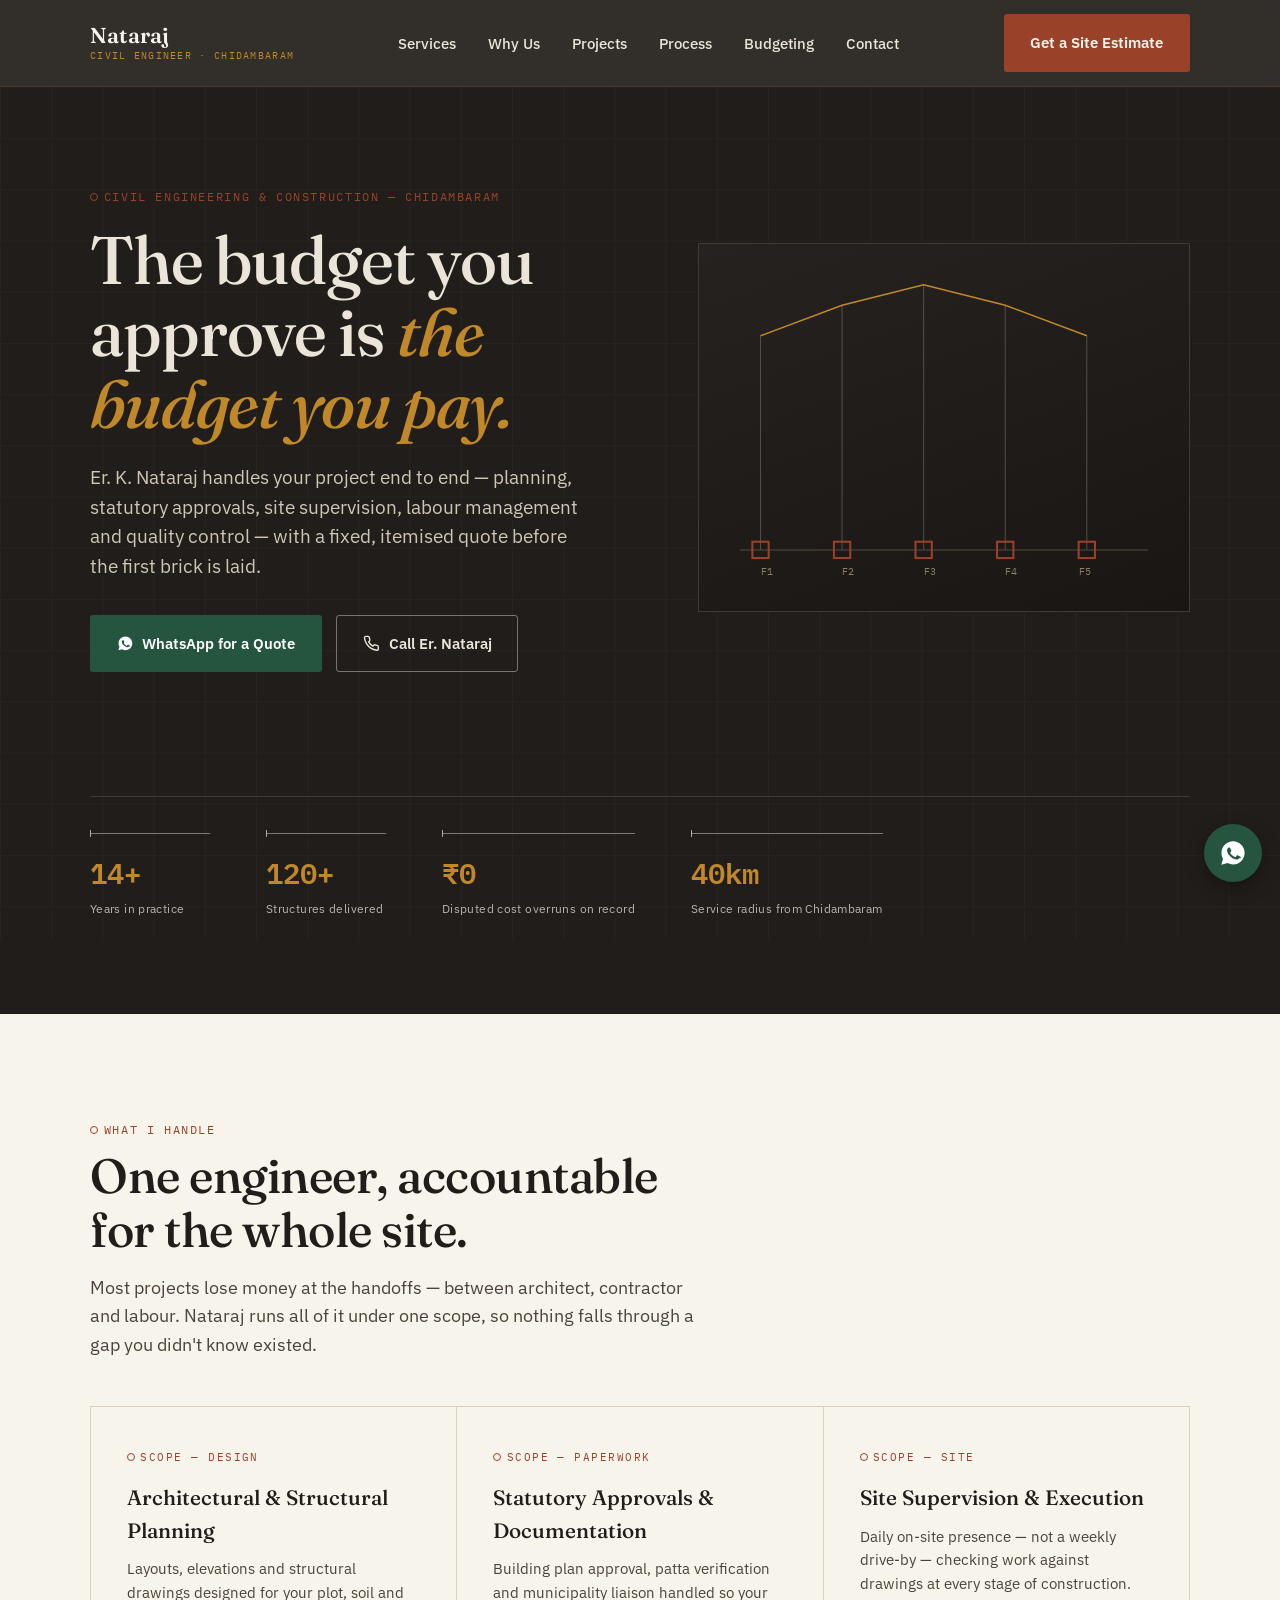
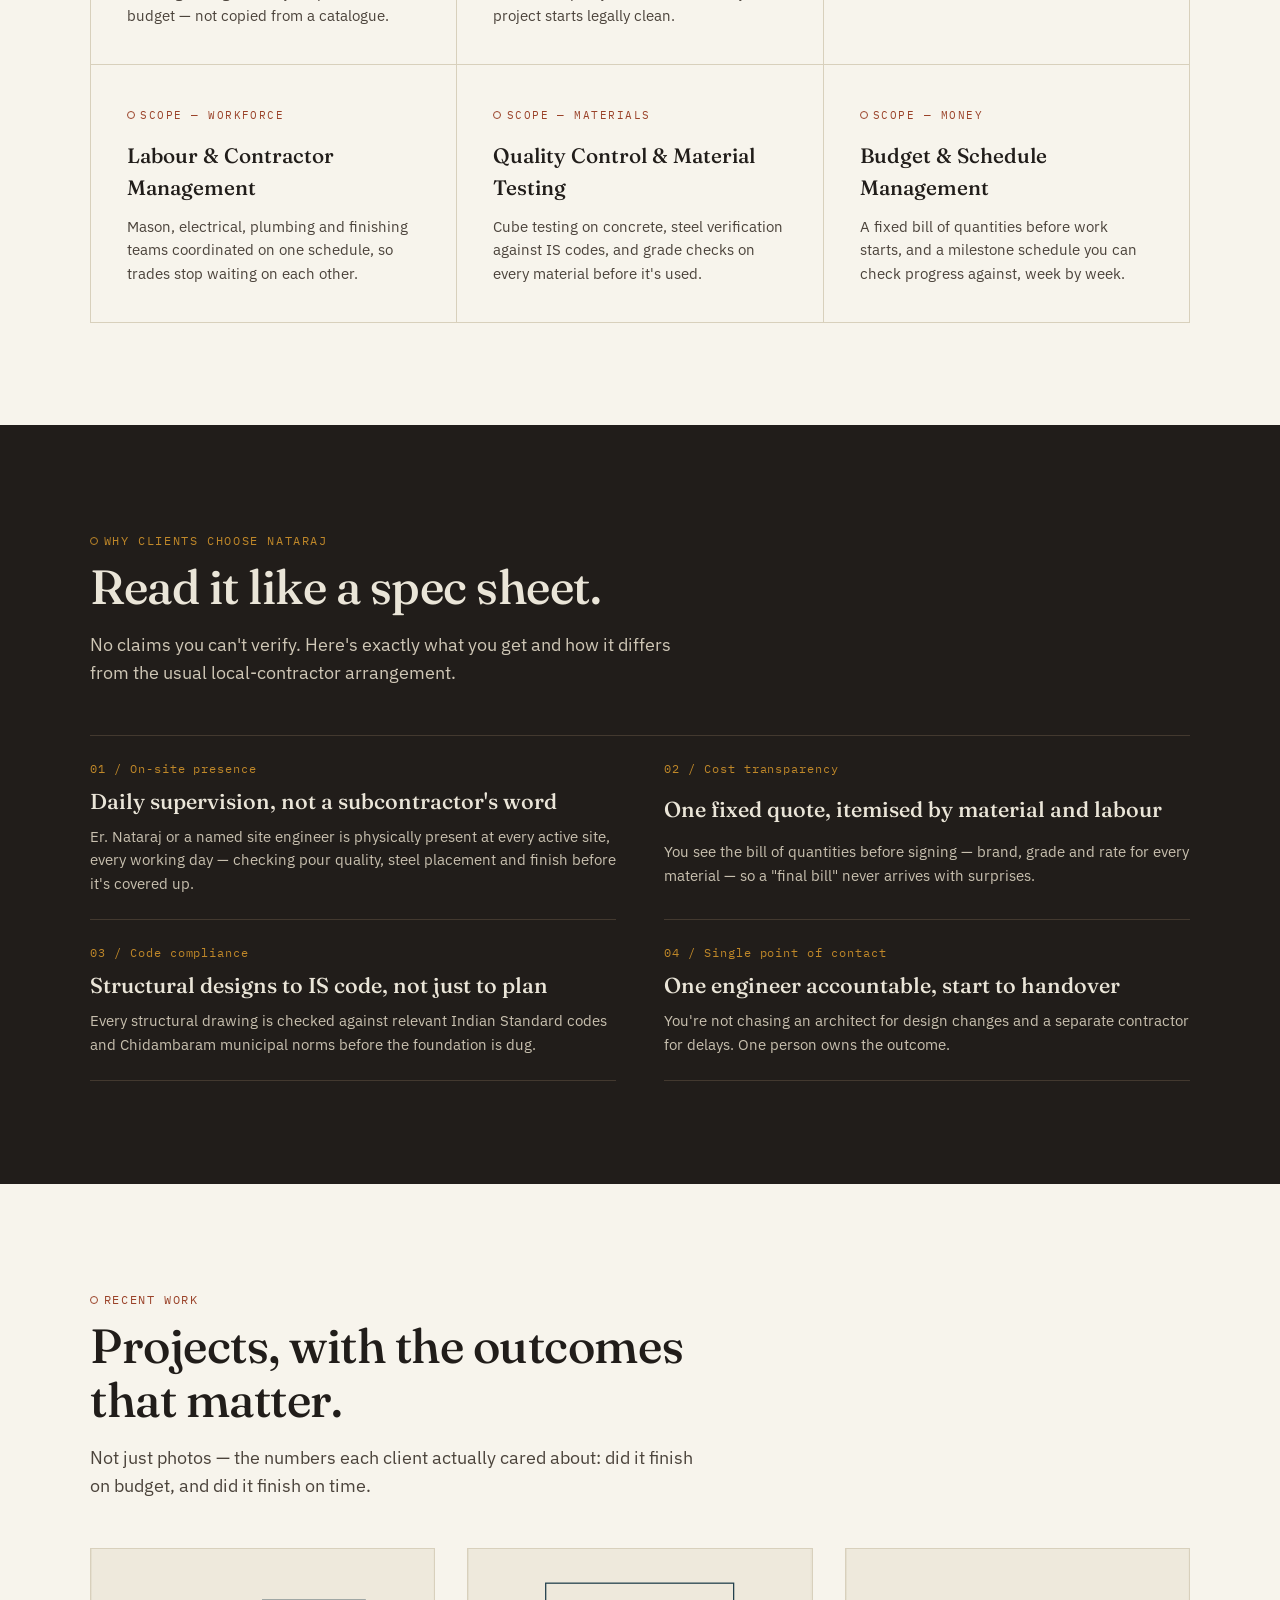
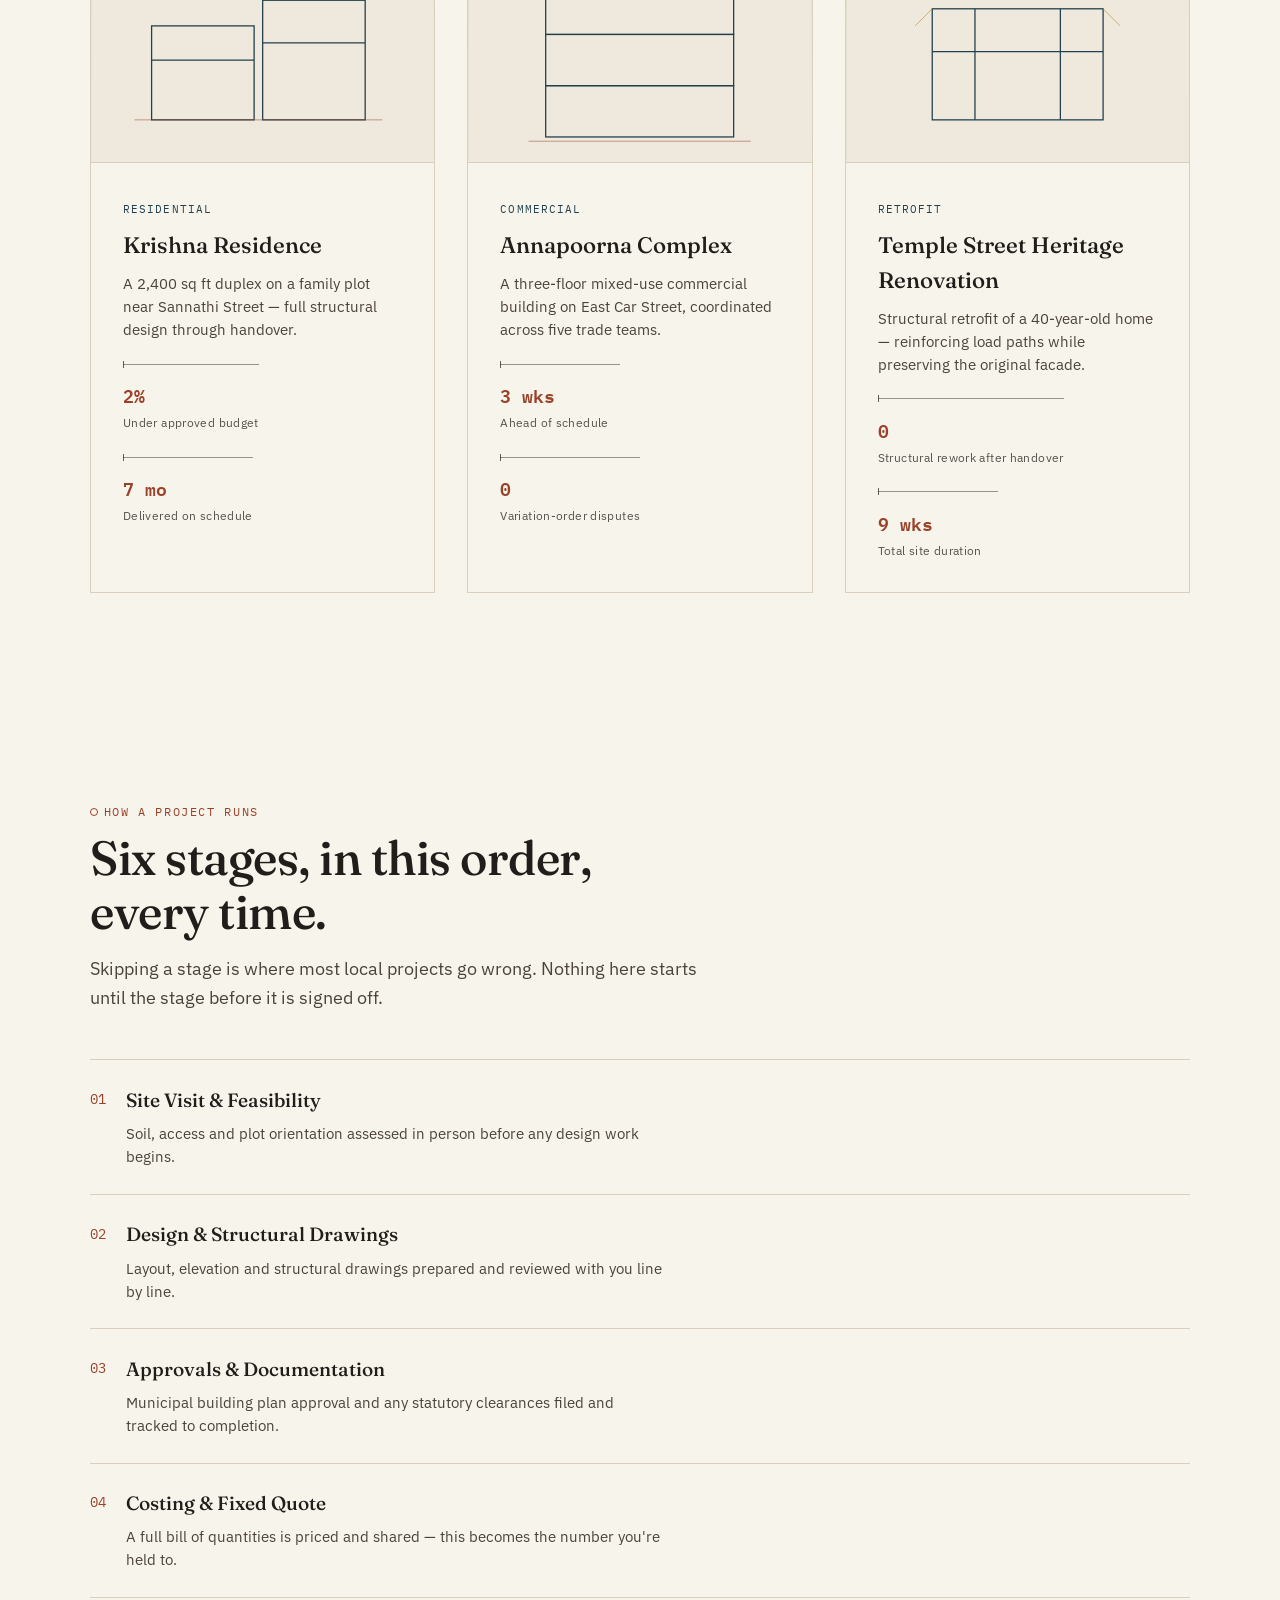
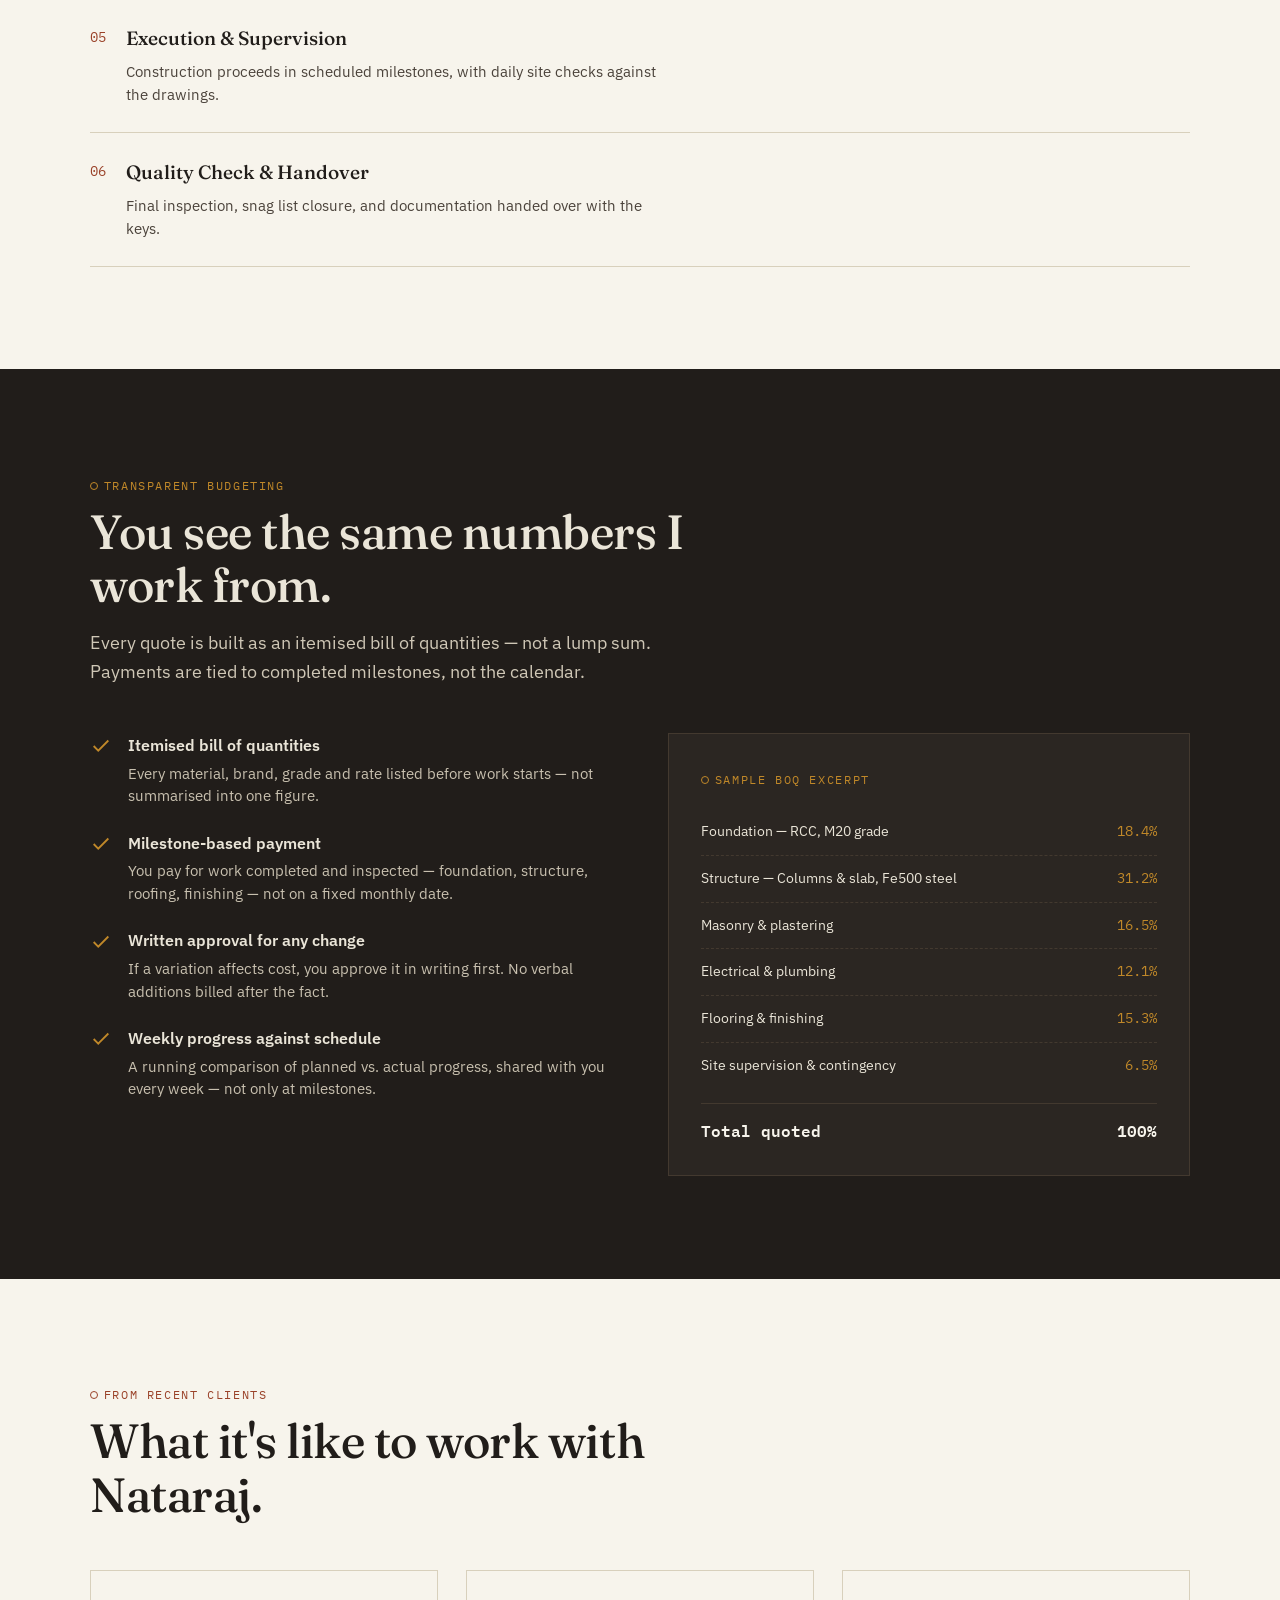
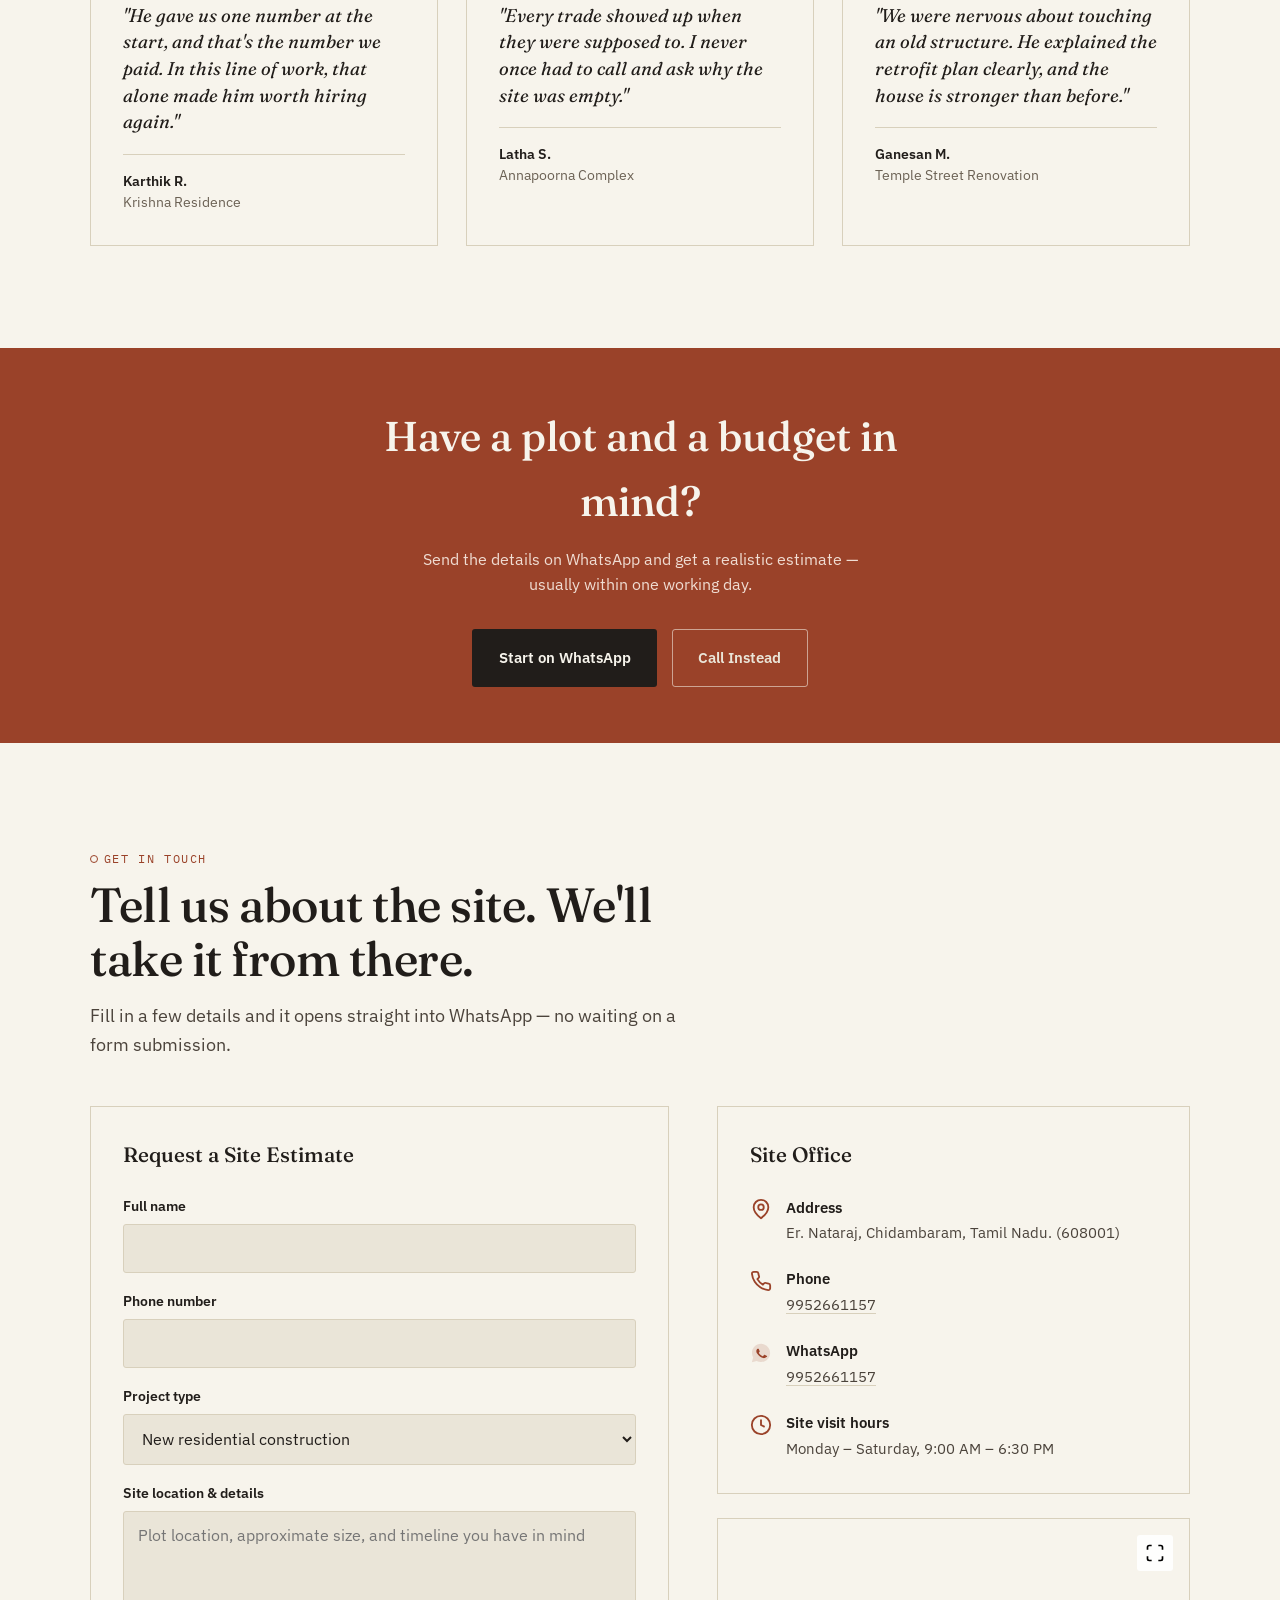
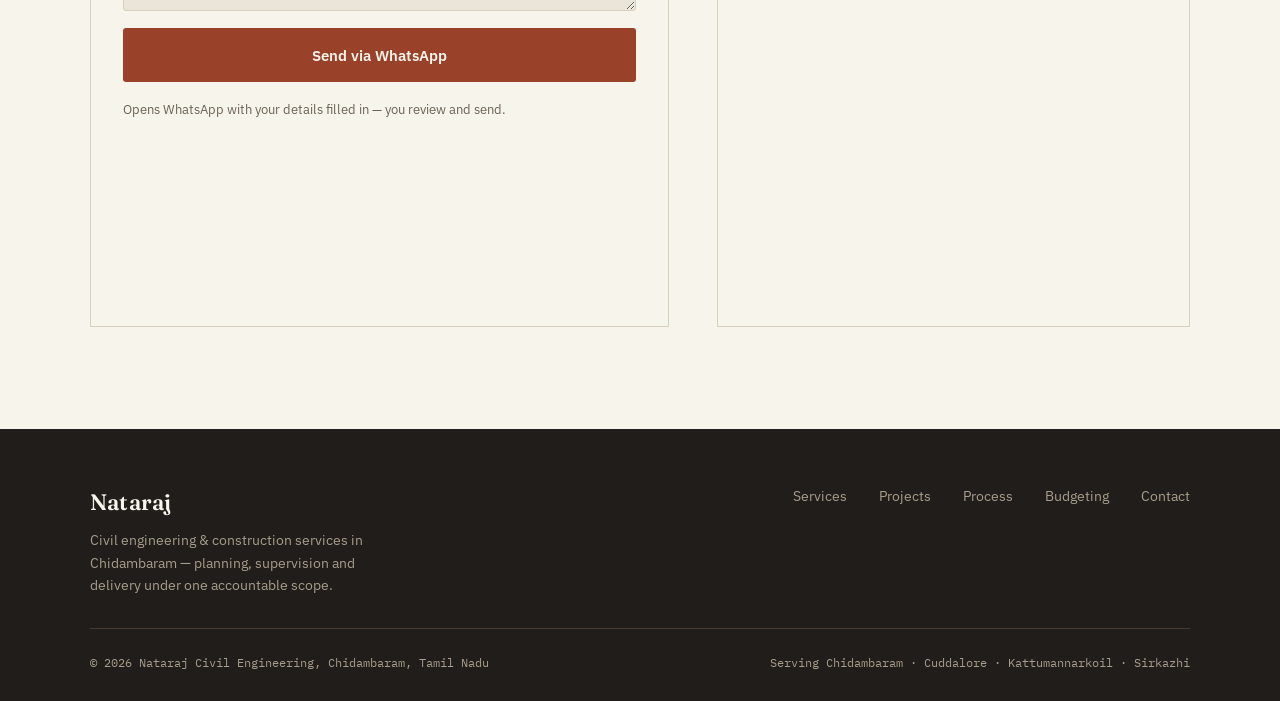
==== commit 392e9ebf: "address changes" ====
--- a/index.html
+++ b/index.html
@@ -526,21 +526,21 @@
                 <svg viewBox="0 0 24 24" fill="none" stroke="currentColor" stroke-width="2"><path d="M20 10c0 6-8 12-8 12s-8-6-8-12a8 8 0 0 1 16 0Z"/><circle cx="12" cy="10" r="3"/></svg>
                 <div>
                   <h4>Address</h4>
-                  <address>24, East Car Street, Chidambaram, Tamil Nadu 608001</address>
+                  <address>Er. Nataraj, Chidambaram, Tamil Nadu. (608001)</address>
                 </div>
               </div>
               <div class="contact-info-item">
                 <svg viewBox="0 0 24 24" fill="none" stroke="currentColor" stroke-width="2"><path d="M22 16.92v3a2 2 0 0 1-2.18 2 19.79 19.79 0 0 1-8.63-3.07 19.5 19.5 0 0 1-6-6 19.79 19.79 0 0 1-3.07-8.67A2 2 0 0 1 4.11 2h3a2 2 0 0 1 2 1.72c.127.96.361 1.903.7 2.81a2 2 0 0 1-.45 2.11L8.09 9.91a16 16 0 0 0 6 6l1.27-1.27a2 2 0 0 1 2.11-.45c.907.339 1.85.573 2.81.7A2 2 0 0 1 22 16.92Z"/></svg>
                 <div>
                   <h4>Phone</h4>
-                  <p><a href="tel:+919952661157">+91 98765 43210</a></p>
+                  <p><a href="tel:+919952661157">9952661157</a></p>
                 </div>
               </div>
               <div class="contact-info-item">
                 <svg viewBox="0 0 24 24" fill="currentColor"><path d="M12.04 2C6.58 2 2.13 6.45 2.13 11.91c0 1.75.46 3.46 1.32 4.96L2 22l5.28-1.39a9.9 9.9 0 0 0 4.76 1.21h.01c5.46 0 9.9-4.45 9.9-9.91C21.95 6.45 17.5 2 12.04 2Z" opacity=".15"/><path d="M17.84 16.14c-.24.68-1.4 1.33-1.93 1.4-.5.07-1.06.1-1.7-.11-.4-.13-.9-.29-1.55-.57-2.73-1.18-4.5-3.92-4.64-4.1-.14-.19-1.1-1.47-1.1-2.8 0-1.33.7-1.98.95-2.25.24-.27.53-.34.7-.34.18 0 .35 0 .5.01.16.01.38-.06.6.45.24.56.8 1.94.87 2.08.07.14.12.3.02.49-.1.19-.15.3-.29.46-.15.16-.31.36-.44.48-.15.14-.3.3-.13.6.17.3.75 1.24 1.62 2.01 1.12 1 2.06 1.31 2.36 1.46.3.15.48.13.65-.08.18-.21.76-.89.96-1.2.2-.3.4-.25.68-.15.27.1 1.73.82 2.03.97.3.15.5.22.57.35.07.13.07.75-.17 1.43Z"/></svg>
                 <div>
                   <h4>WhatsApp</h4>
-                  <p><a href="https://wa.me/919952661157" target="_blank" rel="noopener">+91 98765 43210</a></p>
+                  <p><a href="https://wa.me/919952661157" target="_blank" rel="noopener">9952661157</a></p>
                 </div>
               </div>
               <div class="contact-info-item">
@@ -553,13 +553,18 @@
             </div>
           </div>
 
-          <div class="map-wrap" style="margin-top:1.5rem;">
+          <div class="map-wrap" style="margin-top:1.5rem; position:relative;">
             <iframe
-              src="https://www.google.com/maps?q=Chidambaram,Tamil+Nadu+608001&output=embed"
-              title="Map showing Chidambaram, Tamil Nadu"
+              id="siteMap"
+              src="https://www.google.com/maps?q=11.3927,79.6994&output=embed"
+              title="Map showing Nataraj Office Location"
               loading="lazy"
-              referrerpolicy="no-referrer-when-downgrade">
+              referrerpolicy="no-referrer-when-downgrade"
+              style="width:100%; height:400px; border:none; border-radius:var(--radius);">
             </iframe>
+            <button id="mapFullscreenBtn" style="position:absolute; top:1rem; right:1rem; background:rgba(255,255,255,0.9); border:none; padding:0.5rem; border-radius:var(--radius); cursor:pointer; display:flex; align-items:center; justify-content:center; z-index:10;" aria-label="Open map in fullscreen" title="Open map in fullscreen">
+              <svg viewBox="0 0 24 24" fill="none" stroke="currentColor" stroke-width="2" width="20" height="20"><path d="M8 3H5a2 2 0 0 0-2 2v3m18 0V5a2 2 0 0 0-2-2h-3m0 18h3a2 2 0 0 0 2-2v-3M3 16v3a2 2 0 0 0 2 2h3"/></svg>
+            </button>
           </div>
         </div>
 
